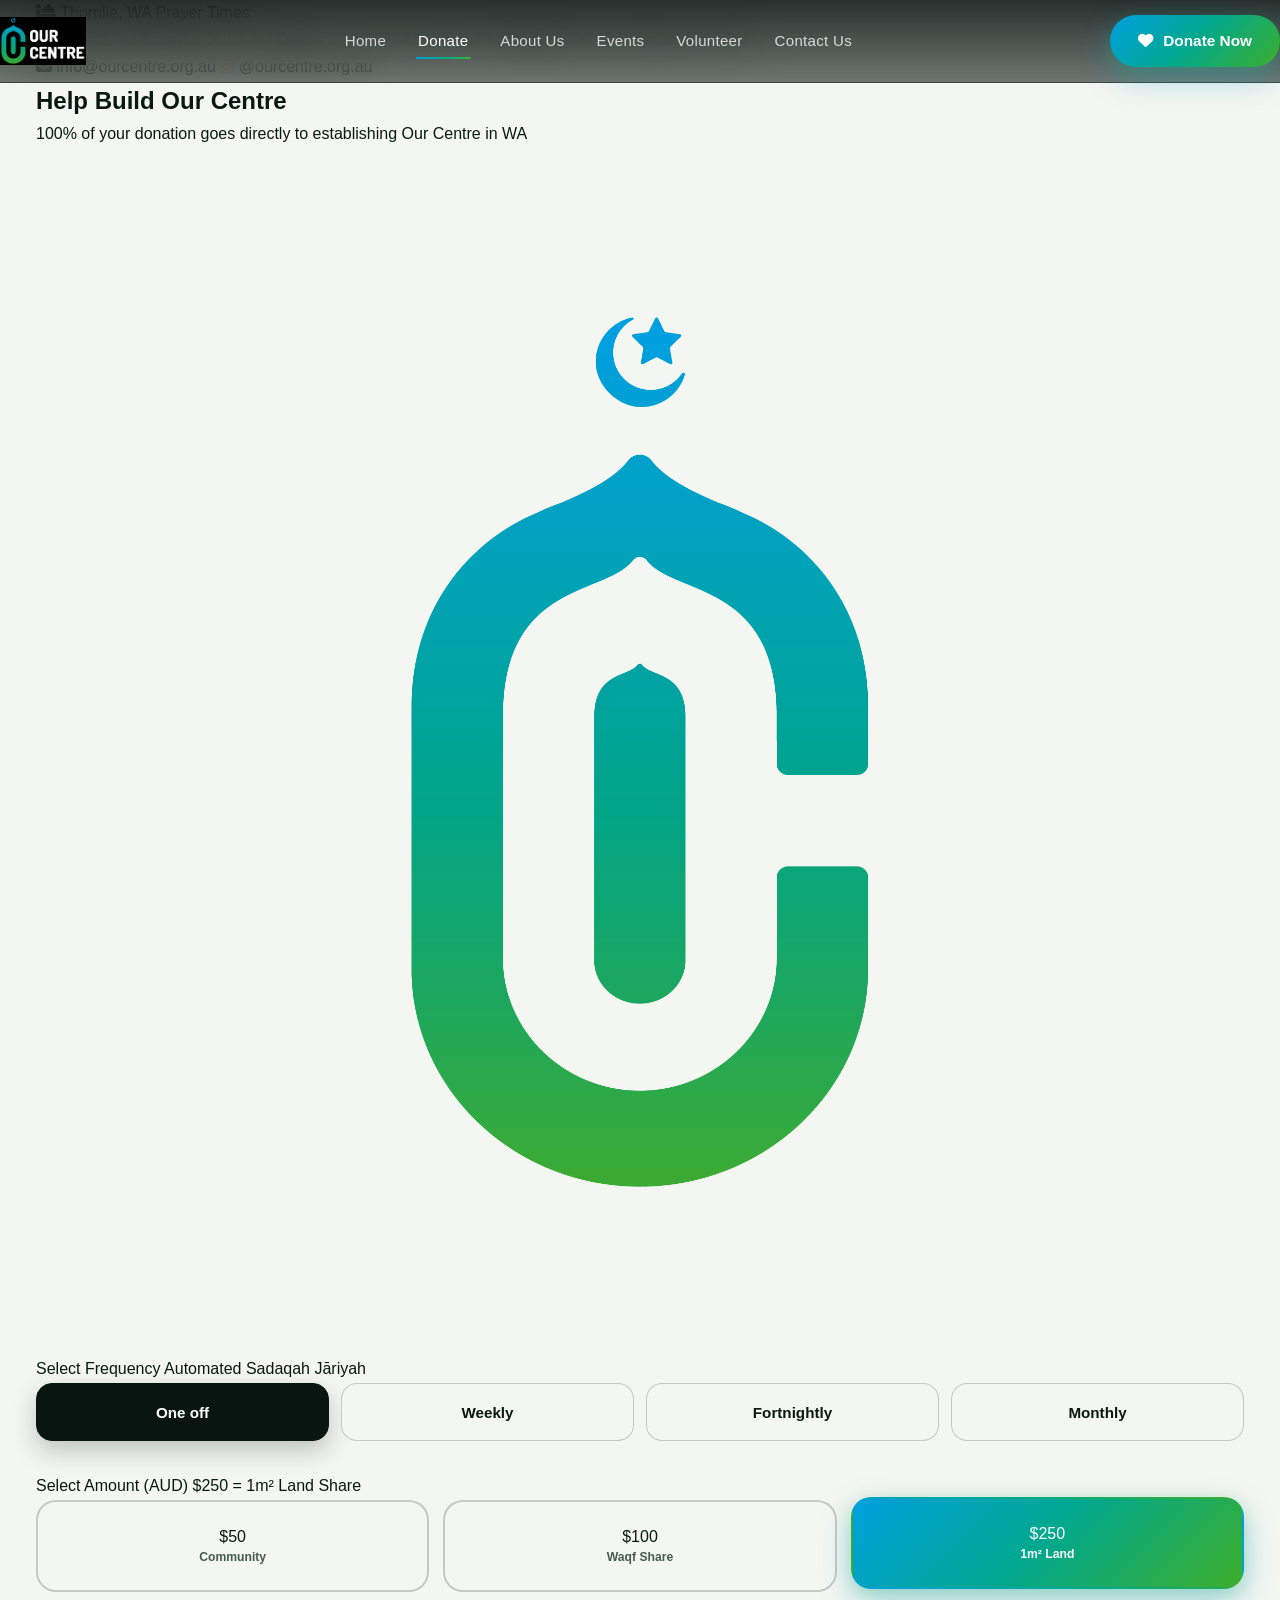
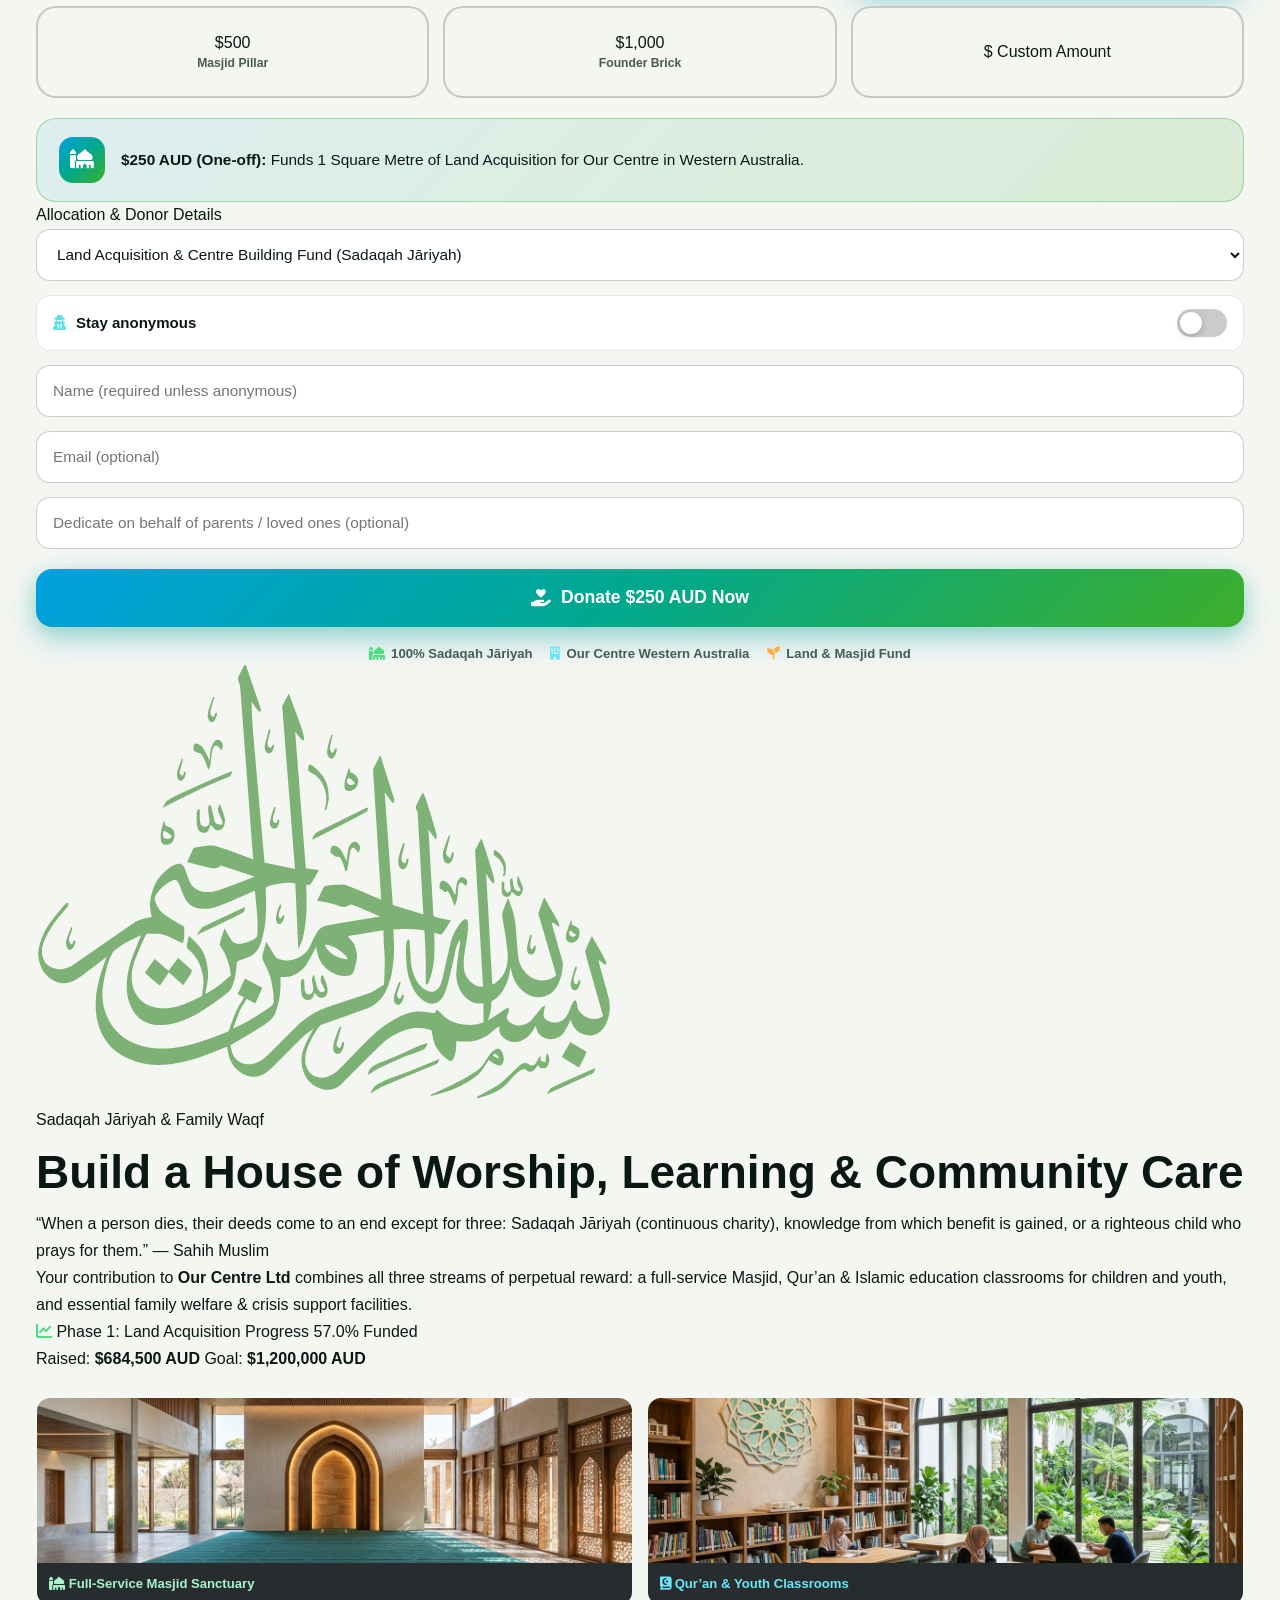
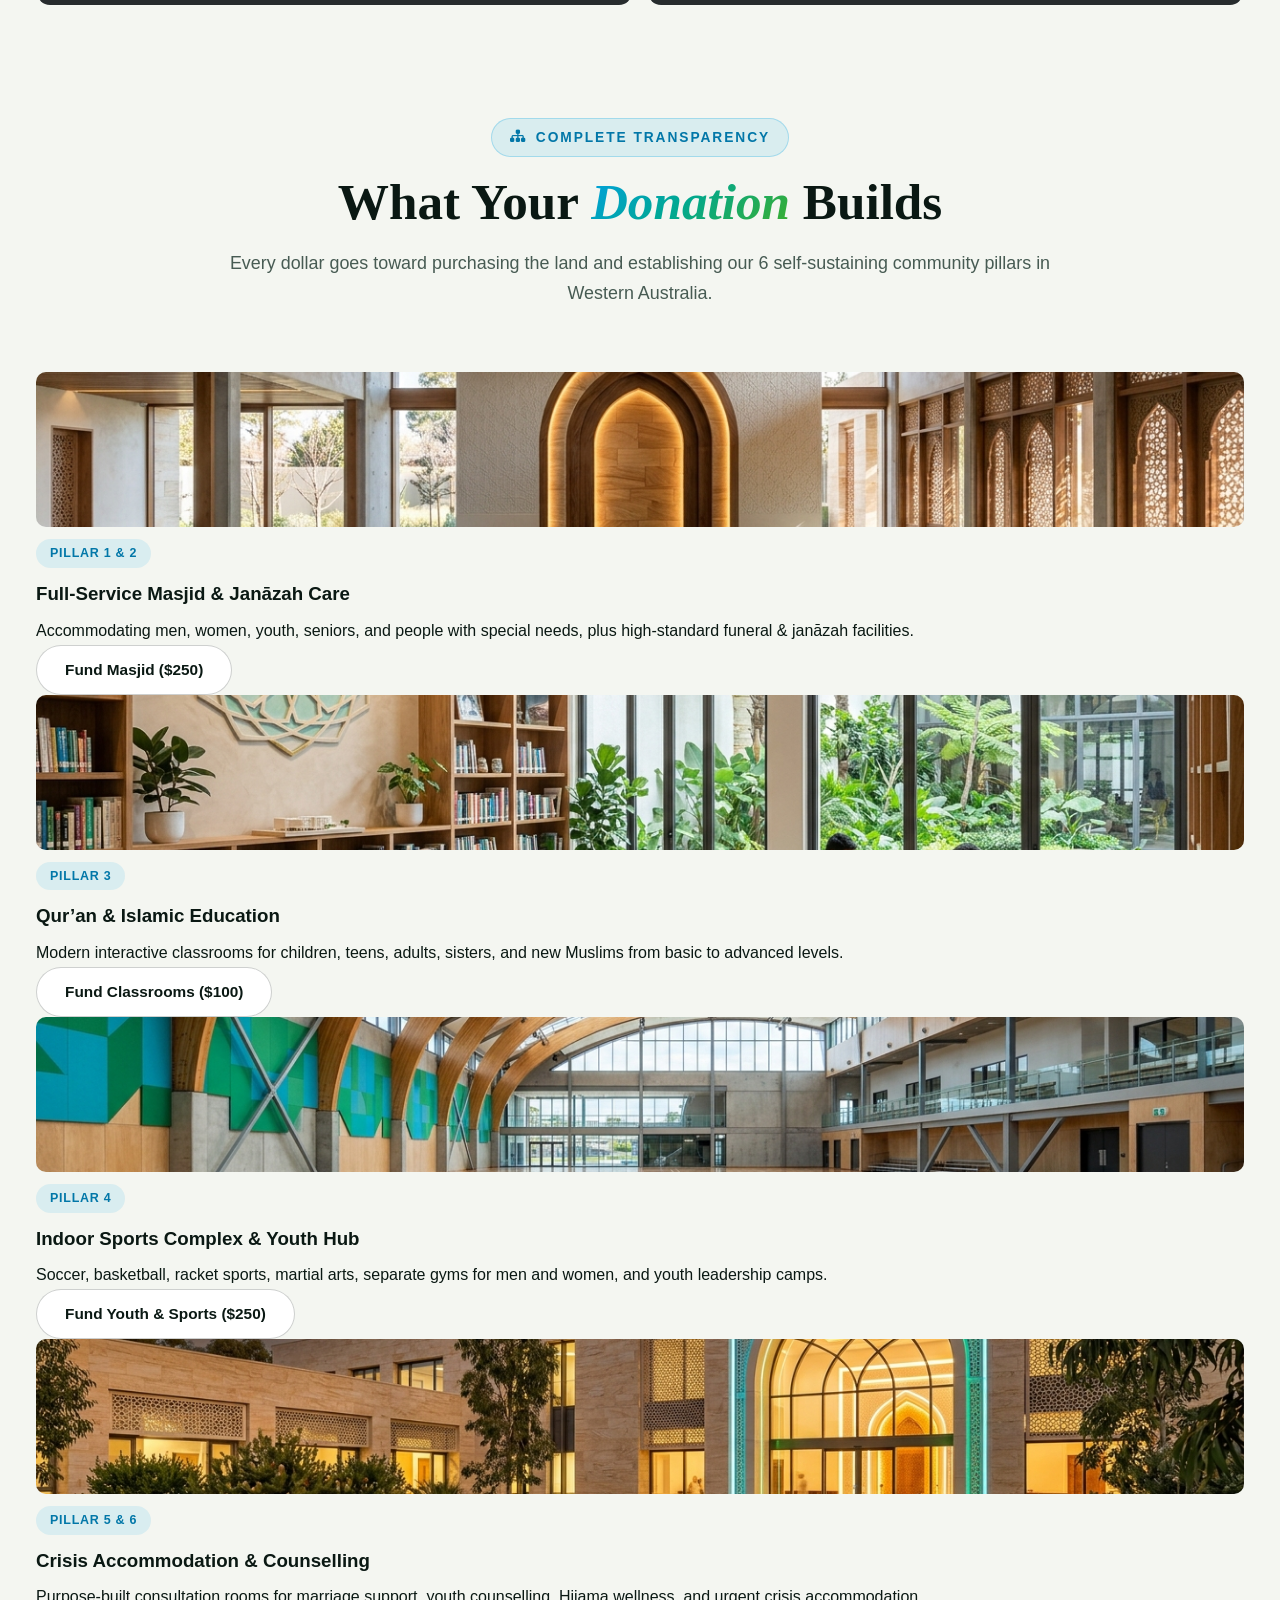
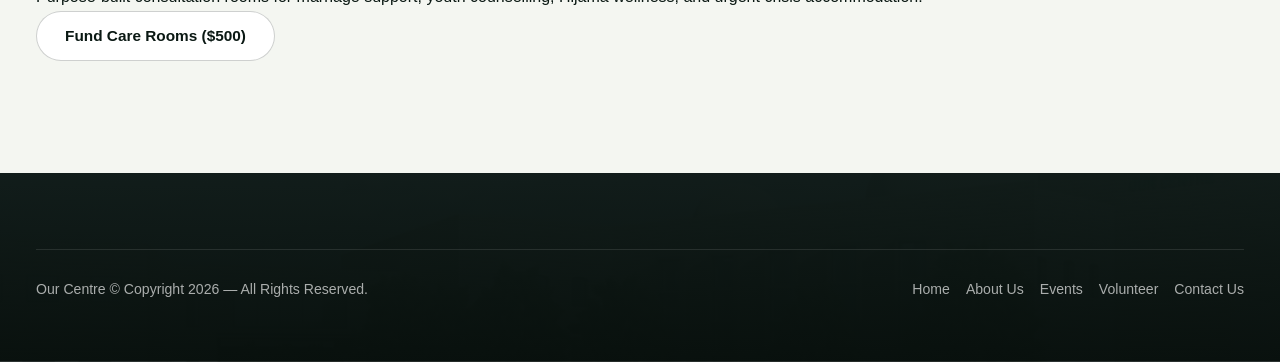
==== donate.html @ 604e0f94 "Deploy Our Centre Western Australia landing page" ====
<!DOCTYPE html>
<html lang="en-AU">
<head>
  <meta charset="UTF-8">
  <meta name="viewport" content="width=device-width, initial-scale=1.0">
  <title>Help Build Our Centre — Donate | Our Centre Western Australia</title>
  <meta name="description" content="Help Build Our Centre in Western Australia. Choose One-off, Weekly, Fortnightly, or Monthly Sadaqah Jāriyah contributions towards our Land Acquisition and Community Hub.">
  <link rel="icon" type="image/png" href="assets/favicon.png">
  <link rel="preconnect" href="https://fonts.googleapis.com">
  <link rel="preconnect" href="https://fonts.gstatic.com" crossorigin>
  <link href="https://fonts.googleapis.com/css2?family=Playfair+Display:ital,wght@0,700;0,800;1,700&family=Plus+Jakarta+Sans:wght@400;500;600;700;800&display=swap" rel="stylesheet">
  <link rel="stylesheet" href="https://cdnjs.cloudflare.com/ajax/libs/font-awesome/6.5.2/css/all.min.css">
  <link rel="stylesheet" href="styles.css">
</head>
<body>
  <a href="#main-content" class="skip-link">Skip to main content</a>

  <!-- Top Utility Bar -->
  <div class="top-utility-bar">
    <div class="container top-utility-inner">
      <div class="prayer-strip">
        <span class="prayer-location-badge"><i class="fa-solid fa-mosque"></i> Thornlie, WA Prayer Times</span>
        <div class="prayer-pills" id="thornlie-prayer-pills"></div>
      </div>
      <div class="utility-links">
        <a href="mailto:info@ourcentre.org.au" class="utility-link"><i class="fa-solid fa-envelope" style="color: var(--oc-cyan-light);"></i> info@ourcentre.org.au</a>
        <a href="https://www.instagram.com/ourcentre.org.au?fqnt=a3c0bHR1a2Fzd2xs" target="_blank" rel="noopener" class="utility-link"><i class="fa-brands fa-instagram" style="color: #FCB045;"></i> @ourcentre.org.au</a>
      </div>
    </div>
  </div>

  <!-- Header -->
  <header class="site-header">
    <div class="container header-inner">
      <a href="index.html" class="brand-logo-link">
        <img src="assets/logo-our-centre.png" alt="Our Centre Logo" class="brand-logo-img">
      </a>
      <button type="button" class="mobile-menu-toggle" id="mobile-menu-toggle" aria-expanded="false" aria-controls="main-nav" aria-label="Toggle navigation menu">
        <i class="fa-solid fa-bars"></i>
      </button>
      <nav class="main-nav" id="main-nav" aria-label="Primary Navigation">
        <a href="index.html" class="nav-link">Home</a>
        <a href="donate.html" class="nav-link is-active">Donate</a>
        <a href="about.html" class="nav-link">About Us</a>
        <a href="events.html" class="nav-link">Events</a>
        <a href="volunteer.html" class="nav-link">Volunteer</a>
        <a href="contact.html" class="nav-link">Contact Us</a>
      </nav>
      <div class="header-actions">
        <a href="#donate-console-main" class="btn btn-primary"><i class="fa-solid fa-heart"></i> Donate Now</a>
      </div>
    </div>
  </header>

  <main id="main-content">
    <!-- Dedicated Donation Hero -->
    <section class="hero-section">
      <div class="container hero-grid">
        <!-- Left: Donation Console (Primary Task Focus on /donation/) -->
        <div class="donation-console js-donation-console" id="donate-console-main">
          <div class="donation-console-header">
            <div class="donation-console-title-group">
              <h2>Help Build Our Centre</h2>
              <p>100% of your donation goes directly to establishing Our Centre in WA</p>
            </div>
            <img src="assets/logo-icon-square.png" alt="Our Centre Icon" class="console-logo-badge">
          </div>

          <div class="sdd-section">
            <div class="sdd-label">
              <span>Select Frequency</span>
              <span class="sdd-label-hint">Automated Sadaqah Jāriyah</span>
            </div>
            <div class="sdd-seg" role="tablist" aria-label="Donation frequency">
              <button type="button" class="sdd-seg-btn is-active" data-type="one_time">One off</button>
              <button type="button" class="sdd-seg-btn" data-type="weekly">Weekly</button>
              <button type="button" class="sdd-seg-btn" data-type="fortnightly">Fortnightly</button>
              <button type="button" class="sdd-seg-btn" data-type="monthly">Monthly</button>
            </div>
            <input type="hidden" class="js-sdd-type" value="one_time">
          </div>

          <div class="sdd-section">
            <div class="sdd-label">
              <span>Select Amount (AUD)</span>
              <span class="sdd-label-hint">$250 = 1m² Land Share</span>
            </div>
            <div class="sdd-amounts" role="group" aria-label="Donation amount">
              <button type="button" class="sdd-amt-btn" data-amount="50">$50 <small>Community</small></button>
              <button type="button" class="sdd-amt-btn" data-amount="100">$100 <small>Waqf Share</small></button>
              <button type="button" class="sdd-amt-btn is-active" data-amount="250">$250 <small>1m² Land</small></button>
              <button type="button" class="sdd-amt-btn" data-amount="500">$500 <small>Masjid Pillar</small></button>
              <button type="button" class="sdd-amt-btn" data-amount="1000">$1,000 <small>Founder Brick</small></button>
              <button type="button" class="sdd-amt-btn sdd-custom-btn" data-amount="custom">$ Custom Amount</button>
            </div>

            <div class="sdd-custom-row" style="display: none;">
              <input type="number" min="1" step="0.5" placeholder="Enter custom amount ($ AUD)" class="sdd-input js-sdd-custom-input">
            </div>
            <input type="hidden" class="js-sdd-amount" value="250">

            <div class="sdd-impact-banner" aria-live="polite">
              <i class="fa-solid fa-mosque"></i>
              <span class="js-sdd-impact-text"><strong>$250 AUD (One-off):</strong> Funds 1 Square Metre of Land Acquisition for Our Centre in Western Australia.</span>
            </div>
          </div>

          <div class="sdd-section">
            <div class="sdd-label"><span>Allocation &amp; Donor Details</span></div>
            <div class="sdd-fields-stack">
              <select class="sdd-select js-sdd-cause" aria-label="Select Donation Cause">
                <option value="Land Acquisition & Centre Building Fund (Sadaqah Jāriyah)">Land Acquisition &amp; Centre Building Fund (Sadaqah Jāriyah)</option>
                <option value="Family Waqf Endowment Share">Family Waqf Endowment Share</option>
                <option value="Full-Service Masjid & Worship Services">Full-Service Masjid &amp; Worship Services</option>
                <option value="Youth Development, Sports Complex & Education">Youth Development, Sports Complex &amp; Education</option>
                <option value="Crisis Accommodation & Family Counselling">Crisis Accommodation &amp; Family Counselling</option>
              </select>

              <div class="sdd-anon-row">
                <label class="sdd-anon-label" for="page_sdd_anonymous">
                  <span class="sdd-anon-text"><i class="fa-solid fa-user-secret" style="color: #5CE1E6;"></i> Stay anonymous</span>
                  <span class="sdd-toggle">
                    <input id="page_sdd_anonymous" type="checkbox" class="js-sdd-anonymous">
                    <span class="sdd-toggle-ui" aria-hidden="true"></span>
                  </span>
                </label>
              </div>

              <input type="text" placeholder="Name (required unless anonymous)" class="sdd-input js-sdd-name" required>
              <input type="email" placeholder="Email (optional)" class="sdd-input js-sdd-email">
              <input type="text" placeholder="Dedicate on behalf of parents / loved ones (optional)" class="sdd-input js-sdd-dedicate">
            </div>
          </div>

          <button type="button" class="sdd-donate-btn js-sdd-submit">
            <i class="fa-solid fa-hand-holding-heart"></i>
            <span class="js-sdd-btn-label">Donate $250 AUD Now</span>
          </button>
          <p class="sdd-msg js-sdd-msg" style="display: none;" role="status" aria-live="polite"></p>

          <div class="console-trust-row">
            <span><i class="fa-solid fa-mosque" style="color: #4ADE80;"></i> 100% Sadaqah Jāriyah</span>
            <span><i class="fa-solid fa-building-ngo" style="color: #67E8F9;"></i> Our Centre Western Australia</span>
            <span><i class="fa-solid fa-seedling" style="color: #FCB045;"></i> Land &amp; Masjid Fund</span>
          </div>
        </div>

        <!-- Right: Why Your Donation Matters + Land Acquisition Breakdown -->
        <div>
          <div class="hero-bismillah-wrap">
            <img src="assets/bismillah-green.png" alt="Bismillah" class="hero-bismillah-img">
            <span class="hero-kicker">Sadaqah Jāriyah &amp; Family Waqf</span>
          </div>

          <h1 class="hero-title" style="font-size: clamp(2.1rem, 3.6vw, 3.2rem);">
            Build a House of Worship, Learning &amp; <span class="text-gradient">Community Care</span>
          </h1>

          <div class="hero-mission-quote">
            “When a person dies, their deeds come to an end except for three: Sadaqah Jāriyah (continuous charity), knowledge from which benefit is gained, or a righteous child who prays for them.” — Sahih Muslim
          </div>

          <p class="hero-description">
            Your contribution to <strong>Our Centre Ltd</strong> combines all three streams of perpetual reward: a full-service Masjid, Qur’an &amp; Islamic education classrooms for children and youth, and essential family welfare &amp; crisis support facilities.
          </p>

          <div class="land-progress-card" style="margin-bottom: 24px;">
            <div class="land-progress-header">
              <span class="land-progress-title"><i class="fa-solid fa-chart-line" style="color: #4ADE80;"></i> Phase 1: Land Acquisition Progress</span>
              <span class="land-progress-badge tabular-nums js-land-pct">57.0% Funded</span>
            </div>
            <div class="progress-track">
              <div class="progress-fill js-land-fill" style="width: 57%;"></div>
            </div>
            <div class="progress-meta tabular-nums">
              <span>Raised: <strong class="js-land-raised">$684,500 AUD</strong></span>
              <span>Goal: <strong>$1,200,000 AUD</strong></span>
            </div>
          </div>

          <div style="display: grid; grid-template-columns: 1fr 1fr; gap: 14px;">
            <div style="border-radius: 14px; overflow: hidden; border: 1px solid rgba(255,255,255,0.16); position: relative;">
              <img src="assets/masjid-prayer-hall.jpg" alt="Our Centre Masjid Prayer Hall" style="width: 100%; height: 165px; object-fit: cover;">
              <div style="padding: 10px 12px; background: rgba(11,16,20,0.88); font-size: 0.82rem; font-weight: 700; color: #A7F3D0;">
                <i class="fa-solid fa-mosque"></i> Full-Service Masjid Sanctuary
              </div>
            </div>
            <div style="border-radius: 14px; overflow: hidden; border: 1px solid rgba(255,255,255,0.16); position: relative;">
              <img src="assets/centre-education-youth.jpg" alt="Our Centre Islamic Education Hub" style="width: 100%; height: 165px; object-fit: cover;">
              <div style="padding: 10px 12px; background: rgba(11,16,20,0.88); font-size: 0.82rem; font-weight: 700; color: #67E8F9;">
                <i class="fa-solid fa-book-quran"></i> Qur’an &amp; Youth Classrooms
              </div>
            </div>
          </div>
        </div>
      </div>
    </section>

    <!-- Where Your Donation Goes (6 Pillars Breakdown) -->
    <section class="section-pad section-white">
      <div class="container">
        <div class="section-header">
          <span class="section-kicker"><i class="fa-solid fa-sitemap"></i> Complete Transparency</span>
          <h2 class="section-title">What Your <strong>Donation</strong> Builds</h2>
          <p class="section-subtitle">Every dollar goes toward purchasing the land and establishing our 6 self-sustaining community pillars in Western Australia.</p>
        </div>

        <div class="waqf-tiers-grid">
          <div class="waqf-tier-card">
            <div>
              <img src="assets/masjid-prayer-hall.jpg" alt="Full-Service Masjid Prayer Hall" style="width: 100%; height: 155px; object-fit: cover; border-radius: 10px; margin-bottom: 12px;">
              <span class="director-role">Pillar 1 &amp; 2</span>
              <h3 style="margin-top: 10px;">Full-Service Masjid &amp; Janāzah Care</h3>
              <p style="margin-top: 8px;">Accommodating men, women, youth, seniors, and people with special needs, plus high-standard funeral &amp; janāzah facilities.</p>
            </div>
            <button type="button" class="btn btn-outline-dark" data-quick-donate="250" data-quick-cause="Full-Service Masjid & Worship Services">Fund Masjid ($250)</button>
          </div>

          <div class="waqf-tier-card">
            <div>
              <img src="assets/centre-education-youth.jpg" alt="Qur'an & Islamic Education Classrooms" style="width: 100%; height: 155px; object-fit: cover; border-radius: 10px; margin-bottom: 12px;">
              <span class="director-role">Pillar 3</span>
              <h3 style="margin-top: 10px;">Qur’an &amp; Islamic Education</h3>
              <p style="margin-top: 8px;">Modern interactive classrooms for children, teens, adults, sisters, and new Muslims from basic to advanced levels.</p>
            </div>
            <button type="button" class="btn btn-outline-dark" data-quick-donate="100" data-quick-cause="Youth Development, Sports Complex & Education">Fund Classrooms ($100)</button>
          </div>

          <div class="waqf-tier-card">
            <div>
              <img src="assets/centre-sports-community.jpg" alt="Indoor Sports Complex & Youth Hub" style="width: 100%; height: 155px; object-fit: cover; border-radius: 10px; margin-bottom: 12px;">
              <span class="director-role">Pillar 4</span>
              <h3 style="margin-top: 10px;">Indoor Sports Complex &amp; Youth Hub</h3>
              <p style="margin-top: 8px;">Soccer, basketball, racket sports, martial arts, separate gyms for men and women, and youth leadership camps.</p>
            </div>
            <button type="button" class="btn btn-outline-dark" data-quick-donate="250" data-quick-cause="Youth Development, Sports Complex & Education">Fund Youth &amp; Sports ($250)</button>
          </div>

          <div class="waqf-tier-card">
            <div>
              <img src="assets/masjid-hero-exterior.jpg" alt="Crisis Accommodation & Family Counselling" style="width: 100%; height: 155px; object-fit: cover; border-radius: 10px; margin-bottom: 12px;">
              <span class="director-role">Pillar 5 &amp; 6</span>
              <h3 style="margin-top: 10px;">Crisis Accommodation &amp; Counselling</h3>
              <p style="margin-top: 8px;">Purpose-built consultation rooms for marriage support, youth counselling, Hijama wellness, and urgent crisis accommodation.</p>
            </div>
            <button type="button" class="btn btn-outline-dark" data-quick-donate="500" data-quick-cause="Crisis Accommodation & Family Counselling">Fund Care Rooms ($500)</button>
          </div>
        </div>
      </div>
    </section>
  </main>

  <!-- Footer -->
  <footer class="site-footer" style="padding-bottom: 60px;">
    <div class="container">
      <div class="footer-bottom">
        <span>Our Centre &copy; Copyright 2026 — All Rights Reserved.</span>
        <div style="display: flex; flex-wrap: wrap; gap: 16px;">
          <a href="index.html">Home</a>
          <a href="about.html">About Us</a>
          <a href="events.html">Events</a>
          <a href="volunteer.html">Volunteer</a>
          <a href="contact.html">Contact Us</a>
        </div>
      </div>
    </div>
  </footer>

  <!-- Receipt Modal -->
  <div class="oc-modal-backdrop" id="oc-receipt-modal" aria-hidden="true" role="dialog" aria-modal="true">
    <div class="oc-modal-dialog">
      <div class="oc-modal-header">
        <h3 style="font-size: 1.15rem; font-weight: 800;">Official Donation Pledge Receipt</h3>
        <button type="button" class="oc-modal-close js-close-modal" aria-label="Close"><i class="fa-solid fa-xmark"></i></button>
      </div>
      <div class="oc-modal-body" id="oc-receipt-modal-body"></div>
    </div>
  </div>

  <script src="app.js"></script>
</body>
</html>
---- styles.css ----
/* ==========================================================================
   OUR CENTRE LTD — WESTERN AUSTRALIA (ourcentre.org.au)
   NEXT-LEVEL SINGLE-PAGE ARCHITECTURAL LANDING PAGE DESIGN SYSTEM
   - Spacious, non-compact luxury proportions
   - Next-level multi-font typography: Cinzel + Cormorant Garamond + Outfit + Oswald
   - Rich scroll-reveal & floating keyframe animations
   - Exact textured stone "Join us in:" social & volunteer bar (matching uploaded reference)
   ========================================================================== */

:root {
  --oc-stone-bg: #F4F6F1;
  --oc-stone-card: #FFFFFF;
  --oc-stone-warm: #E9EFE8;
  --oc-sanctuary-dark: #081511;
  --oc-sanctuary-mid: #0F231C;
  --oc-sanctuary-card: #152F26;

  --oc-cyan: #00A0DF;
  --oc-teal: #00A88F;
  --oc-green: #3DAE2B;
  --oc-green-hover: #329822;
  --oc-forest: #356B00;
  --oc-gold: #FFB606;

  --oc-ink: #0A1813;
  --oc-ink-muted: #475B53;
  --oc-ink-subtle: #6B7F77;

  --oc-line: rgba(10, 24, 19, 0.10);
  --oc-line-strong: rgba(10, 24, 19, 0.20);

  --oc-grad-mihrab: linear-gradient(135deg, #00A0DF 0%, #00A88F 48%, #3DAE2B 100%);
  --oc-grad-mihrab-hover: linear-gradient(135deg, #0FB2F2 0%, #07BA9F 48%, #4AC436 100%);
  --oc-grad-dark: radial-gradient(circle at 82% 18%, rgba(0, 160, 223, 0.24) 0%, transparent 46%),
    radial-gradient(circle at 16% 82%, rgba(61, 174, 43, 0.24) 0%, transparent 48%),
    linear-gradient(160deg, #07120F 0%, #0E221B 55%, #122B22 100%);

  --oc-shadow-sm: 0 12px 32px rgba(10, 24, 19, 0.06);
  --oc-shadow-md: 0 24px 60px rgba(10, 24, 19, 0.11);
  --oc-shadow-lg: 0 34px 84px rgba(7, 18, 15, 0.24);
  --oc-shadow-glow: 0 12px 32px rgba(0, 160, 223, 0.30), 0 6px 18px rgba(61, 174, 43, 0.24);

  --oc-container: 1360px;
  --oc-font-display: 'Cinzel', 'Cormorant Garamond', Georgia, serif;
  --oc-font-serif: 'Cormorant Garamond', Georgia, serif;
  --oc-font-sans: 'Outfit', -apple-system, BlinkMacSystemFont, sans-serif;
  --oc-font-condensed: 'Oswald', sans-serif;
}

/* ==========================================================================
   1. RESET & ZERO-OVERFLOW GATES (design-spatial §4)
   ========================================================================== */
*,
*::before,
*::after {
  box-sizing: border-box;
  margin: 0;
  padding: 0;
}

html {
  scroll-behavior: smooth;
  -webkit-text-size-adjust: 100%;
  overflow-x: clip;
}

body {
  font-family: var(--oc-font-sans);
  background-color: var(--oc-stone-bg);
  color: var(--oc-ink);
  line-height: 1.68;
  overflow-x: clip;
  width: 100%;
  min-height: 100vh;
  display: flex;
  flex-direction: column;
  -webkit-font-smoothing: antialiased;
}

nav,
header,
footer,
main,
section,
article,
aside,
div,
form,
select,
input,
button,
iframe {
  min-width: 0;
  max-width: 100%;
}

img,
video,
svg {
  max-width: 100%;
  height: auto;
  display: block;
}

a {
  color: inherit;
  text-decoration: none;
  transition: all 0.28s cubic-bezier(0.22, 1, 0.36, 1);
}

ul,
ol {
  list-style: none;
}

button,
input,
select,
textarea {
  font-family: inherit;
  font-size: inherit;
  color: inherit;
}

.tabular-nums,
.sdd-amt-btn,
.prayer-pill,
.stat-num {
  font-variant-numeric: tabular-nums;
}

:focus-visible {
  outline: 3px solid var(--oc-cyan);
  outline-offset: 2px;
}

.skip-link {
  position: absolute;
  top: -100px;
  left: 16px;
  background: var(--oc-cyan);
  color: #000;
  font-weight: 800;
  padding: 12px 20px;
  border-radius: 10px;
  z-index: 9999;
}

.skip-link:focus {
  top: 16px;
}

.container {
  width: 100%;
  max-width: var(--oc-container);
  margin: 0 auto;
  padding: 0 36px;
}

@media (max-width: 768px) {
  .container {
    padding: 0 20px;
  }
}

/* ==========================================================================
   2. KEYFRAME ANIMATIONS & SCROLL REVEAL SYSTEM
   ========================================================================== */
@keyframes floatSlow {

  0%,
  100% {
    transform: translateY(0px);
  }

  50% {
    transform: translateY(-10px);
  }
}

@keyframes pulseGlow {

  0%,
  100% {
    box-shadow: 0 0 0 0 rgba(61, 174, 43, 0.45);
  }

  50% {
    box-shadow: 0 0 0 12px rgba(61, 174, 43, 0);
  }
}

@keyframes shimmerSweep {
  0% {
    transform: translateX(-120%) skewX(-20deg);
  }

  100% {
    transform: translateX(220%) skewX(-20deg);
  }
}

@keyframes rotateSlow {
  from {
    transform: rotate(0deg);
  }

  to {
    transform: rotate(360deg);
  }
}

@keyframes fadeUpEntry {
  from {
    opacity: 0;
    transform: translateY(22px);
  }

  to {
    opacity: 1;
    transform: translateY(0);
  }
}

.reveal-up {
  opacity: 1;
  transform: translateY(0);
  animation: fadeUpEntry 0.7s cubic-bezier(0.22, 1, 0.36, 1) both;
}

.delay-1 {
  transition-delay: 0.1s;
}

.delay-2 {
  transition-delay: 0.2s;
}

.delay-3 {
  transition-delay: 0.3s;
}

/* ==========================================================================
   3 & 4. ULTRA-CLEAN SINGLE-ROW LUXURY ARCHITECTURAL HEADER
          (Seamless Frosted Glass + Interactive Thornlie WA Prayer Popover)
   ========================================================================== */
.site-header {
  position: fixed;
  top: 0;
  left: 0;
  right: 0;
  z-index: 1000;
  background: linear-gradient(180deg, rgba(6, 16, 13, 0.86) 0%, rgba(6, 16, 13, 0.56) 100%);
  backdrop-filter: blur(20px);
  -webkit-backdrop-filter: blur(20px);
  border-bottom: 1px solid rgba(255, 255, 255, 0.10);
  transition: background 0.3s ease, box-shadow 0.3s ease, border-color 0.3s ease;
}

.site-header.is-scrolled {
  background: rgba(6, 16, 13, 0.94);
  border-bottom-color: rgba(0, 160, 223, 0.25);
  box-shadow: 0 12px 36px rgba(0, 0, 0, 0.35);
}

.header-inner {
  min-height: 82px;
  padding: 12px 0;
  display: flex;
  flex-wrap: wrap;
  align-items: center;
  justify-content: space-between;
  gap: 12px 24px;
}

.brand-logo-link {
  display: inline-flex;
  align-items: center;
  gap: 14px;
  min-height: 48px;
  flex-shrink: 0;
}

.brand-logo-img {
  height: 48px;
  width: auto;
  object-fit: contain;
  transition: transform 0.25s ease;
}

.brand-logo-link:hover .brand-logo-img {
  transform: scale(1.03);
}

.brand-divider {
  width: 1px;
  height: 28px;
  background: rgba(255, 255, 255, 0.20);
}

.brand-sub {
  font-family: var(--oc-font-condensed);
  font-size: 0.72rem;
  font-weight: 600;
  letter-spacing: 0.14em;
  text-transform: uppercase;
  line-height: 1.25;
  color: rgba(255, 255, 255, 0.68);
}

@media (max-width: 1200px) {

  .brand-divider,
  .brand-sub {
    display: none;
  }
}

/* Clean Editorial Text Nav with Animated Center-Out Gradient Underline */
.main-nav {
  display: flex;
  flex-wrap: wrap;
  align-items: center;
  justify-content: center;
  gap: 6px 28px;
}

.nav-link {
  position: relative;
  display: inline-flex;
  align-items: center;
  justify-content: center;
  min-height: 44px;
  padding: 6px 2px;
  color: rgba(255, 255, 255, 0.78);
  font-family: var(--oc-font-sans);
  font-weight: 500;
  font-size: 0.94rem;
  letter-spacing: 0.02em;
  transition: color 0.22s ease;
}

.nav-link::after {
  content: '';
  position: absolute;
  bottom: 4px;
  left: 50%;
  width: 0;
  height: 2px;
  background: var(--oc-grad-mihrab);
  border-radius: 2px;
  transform: translateX(-50%);
  transition: width 0.26s cubic-bezier(0.22, 1, 0.36, 1);
}

.nav-link:hover,
.nav-link.is-active {
  color: #FFFFFF;
}

.nav-link:hover::after,
.nav-link.is-active::after {
  width: 100%;
}

/* Right Action Cluster */
.header-actions {
  display: flex;
  align-items: center;
  gap: 10px;
  flex-shrink: 0;
}

/* Live Prayer Dropdown Trigger & Frosted Glass Popover */
.prayer-dropdown-wrap {
  position: relative;
}

.prayer-trigger-btn {
  min-height: 42px;
  padding: 6px 14px;
  border-radius: 999px;
  background: rgba(255, 255, 255, 0.06);
  border: 1px solid rgba(255, 255, 255, 0.16);
  color: #E2E8F0;
  font-size: 0.82rem;
  font-weight: 600;
  display: inline-flex;
  align-items: center;
  gap: 8px;
  cursor: pointer;
  transition: all 0.22s ease;
}

.prayer-trigger-btn:hover {
  background: rgba(255, 255, 255, 0.12);
  border-color: rgba(0, 160, 223, 0.5);
  color: #FFFFFF;
}

.live-dot {
  width: 8px;
  height: 8px;
  border-radius: 50%;
  background: #4ADE80;
  box-shadow: 0 0 0 3px rgba(74, 222, 128, 0.25);
  flex-shrink: 0;
}

.prayer-chevron {
  font-size: 0.68rem;
  opacity: 0.7;
  transition: transform 0.22s ease;
}

.prayer-dropdown-wrap.is-open .prayer-chevron {
  transform: rotate(180deg);
}

.prayer-popover {
  position: absolute;
  top: calc(100% + 12px);
  right: 0;
  width: 296px;
  min-width: 296px;
  max-width: 90vw;
  background: rgba(8, 21, 17, 0.97);
  backdrop-filter: blur(22px);
  border: 1px solid rgba(0, 160, 223, 0.35);
  border-radius: 20px;
  padding: 16px;
  box-shadow: 0 24px 60px rgba(0, 0, 0, 0.55);
  opacity: 0;
  visibility: hidden;
  transform: translateY(8px);
  transition: all 0.22s cubic-bezier(0.22, 1, 0.36, 1);
  z-index: 1200;
}

.prayer-dropdown-wrap.is-open .prayer-popover,
.prayer-dropdown-wrap:hover .prayer-popover {
  opacity: 1;
  visibility: visible;
  transform: translateY(0);
}

.prayer-popover-head {
  display: flex;
  align-items: center;
  justify-content: space-between;
  padding-bottom: 10px;
  margin-bottom: 10px;
  border-bottom: 1px solid rgba(255, 255, 255, 0.10);
  font-size: 0.84rem;
  font-weight: 700;
  color: #FFFFFF;
}

.prayer-popover-head small {
  color: #94A3B8;
  font-weight: 500;
}

.prayer-popover-list {
  display: flex;
  flex-direction: column;
  gap: 5px;
  margin-bottom: 12px;
}

.prayer-row {
  display: flex;
  align-items: center;
  justify-content: space-between;
  padding: 6px 10px;
  border-radius: 10px;
  font-size: 0.84rem;
  color: #CBD5E1;
}

.prayer-row.is-next {
  background: var(--oc-grad-mihrab);
  color: #FFFFFF;
  font-weight: 700;
}

.prayer-popover-foot {
  display: flex;
  flex-direction: column;
  gap: 6px;
  padding-top: 12px;
  border-top: 1px solid rgba(255, 255, 255, 0.10);
}

.prayer-popover-foot a {
  display: flex;
  align-items: center;
  gap: 9px;
  padding: 7px 11px;
  border-radius: 10px;
  background: rgba(255, 255, 255, 0.05);
  font-size: 0.8rem;
  font-weight: 600;
  color: #CBD5E1;
  white-space: nowrap;
  overflow: hidden;
  text-overflow: ellipsis;
}

.prayer-popover-foot a i {
  width: 16px;
  text-align: center;
  flex-shrink: 0;
}

.prayer-popover-foot a:hover {
  background: rgba(0, 160, 223, 0.18);
  color: #FFFFFF;
}

/* Circular Glass Social Icon Button */
.header-icon-btn {
  width: 42px;
  height: 42px;
  border-radius: 50%;
  background: rgba(255, 255, 255, 0.06);
  border: 1px solid rgba(255, 255, 255, 0.16);
  color: #FFFFFF;
  display: inline-flex;
  align-items: center;
  justify-content: center;
  font-size: 1.02rem;
  transition: all 0.22s ease;
}

.header-icon-btn:hover {
  background: linear-gradient(135deg, #833AB4, #E1306C, #F77737);
  border-color: transparent;
  transform: translateY(-2px);
}

/* Concise, Crisp Luxury Donate CTA */
.header-donate-cta {
  display: inline-flex;
  align-items: center;
  justify-content: center;
  gap: 8px;
  min-height: 44px;
  padding: 10px 22px;
  border-radius: 999px;
  background: var(--oc-grad-mihrab);
  color: #FFFFFF;
  font-weight: 700;
  font-size: 0.9rem;
  letter-spacing: 0.02em;
  box-shadow: 0 8px 22px rgba(0, 160, 223, 0.28);
  white-space: nowrap;
}

.header-donate-cta:hover {
  background: var(--oc-grad-mihrab-hover);
  transform: translateY(-2px);
  box-shadow: 0 12px 28px rgba(0, 160, 223, 0.40);
}

.mobile-menu-toggle {
  display: none;
  background: rgba(255, 255, 255, 0.08);
  color: #FFFFFF;
  border: 1px solid rgba(255, 255, 255, 0.18);
  border-radius: 12px;
  min-width: 44px;
  min-height: 44px;
  align-items: center;
  justify-content: center;
  cursor: pointer;
}

@media (max-width: 1024px) {
  .mobile-menu-toggle {
    display: inline-flex;
  }

  .prayer-dropdown-wrap {
    display: none;
  }

  .main-nav {
    display: none;
    width: 100%;
    flex-direction: column;
    align-items: stretch;
    gap: 4px;
    background: rgba(6, 16, 13, 0.96);
    border: 1px solid rgba(255, 255, 255, 0.12);
    border-radius: 18px;
    padding: 12px 16px;
    margin-top: 8px;
    order: 4;
  }

  .main-nav.is-open {
    display: flex;
  }

  .nav-link {
    justify-content: flex-start;
  }
}

@media (max-width: 640px) {
  .header-inner {
    min-height: 68px;
    padding: 10px 0;
  }

  .brand-logo-img {
    height: 38px;
  }

  .header-icon-btn {
    display: none;
  }

  .header-donate-cta {
    padding: 8px 16px;
    font-size: 0.84rem;
    min-height: 40px;
  }
}

/* ==========================================================================
   5. ANIMATED SHIMMER BUTTONS & PILLS
   ========================================================================== */
.btn {
  position: relative;
  overflow: hidden;
  display: inline-flex;
  align-items: center;
  justify-content: center;
  gap: 10px;
  min-height: 50px;
  min-width: 48px;
  padding: 13px 28px;
  border-radius: 999px;
  font-weight: 700;
  font-size: 0.96rem;
  cursor: pointer;
  border: none;
  text-align: center;
  transition: all 0.28s cubic-bezier(0.22, 1, 0.36, 1);
}

.btn::after {
  content: '';
  position: absolute;
  top: 0;
  left: 0;
  width: 45%;
  height: 100%;
  background: linear-gradient(90deg, transparent, rgba(255, 255, 255, 0.25), transparent);
  transform: translateX(-140%) skewX(-20deg);
}

.btn:hover::after {
  animation: shimmerSweep 0.85s ease;
}

.btn-primary {
  background: var(--oc-grad-mihrab);
  color: #FFFFFF;
  box-shadow: var(--oc-shadow-glow);
}

.btn-primary:hover {
  background: var(--oc-grad-mihrab-hover);
  transform: translateY(-3px);
  box-shadow: 0 16px 36px rgba(0, 160, 223, 0.38);
}

.btn-green {
  background: #3DAE2B;
  color: #FFFFFF;
  box-shadow: 0 10px 26px rgba(61, 174, 43, 0.32);
}

.btn-green:hover {
  background: #329822;
  transform: translateY(-3px);
  box-shadow: 0 14px 32px rgba(61, 174, 43, 0.42);
}

.btn-outline-light {
  background: rgba(255, 255, 255, 0.08);
  color: #FFFFFF;
  border: 1.5px solid rgba(255, 255, 255, 0.28);
  backdrop-filter: blur(10px);
}

.btn-outline-light:hover {
  background: rgba(255, 255, 255, 0.18);
  border-color: #7DD3FC;
  transform: translateY(-2px);
}

.btn-outline-dark {
  background: #FFFFFF;
  color: var(--oc-ink);
  border: 1.5px solid var(--oc-line-strong);
}

.btn-outline-dark:hover {
  border-color: var(--oc-cyan);
  color: var(--oc-cyan);
  transform: translateY(-2px);
  box-shadow: var(--oc-shadow-sm);
}

.btn-instagram {
  background: linear-gradient(135deg, #833AB4 0%, #E1306C 52%, #F77737 100%);
  color: #FFFFFF;
  box-shadow: 0 10px 26px rgba(225, 48, 108, 0.28);
}

.btn-instagram:hover {
  transform: translateY(-3px);
  box-shadow: 0 14px 32px rgba(225, 48, 108, 0.42);
}

/* ==========================================================================
   6. EXPANSIVE, NON-COMPACT CINEMATIC ARCHITECTURAL HERO
   ========================================================================== */
.hero-grand {
  position: relative;
  padding: 142px 0 100px;
  background-color: var(--oc-sanctuary-dark);
  background-image:
    radial-gradient(circle at 18% 22%, rgba(0, 160, 223, 0.28) 0%, transparent 45%),
    radial-gradient(circle at 82% 76%, rgba(61, 174, 43, 0.28) 0%, transparent 48%),
    linear-gradient(180deg, rgba(6, 16, 13, 0.80) 0%, rgba(8, 21, 17, 0.82) 55%, rgba(8, 21, 17, 0.96) 100%),
    url('assets/masjid-hero-exterior.jpg');
  background-size: cover;
  background-position: center;
  color: #FFFFFF;
  overflow: hidden;
}

/* Floating Animated Geometric Arch Halo */
.hero-grand::before {
  content: '';
  position: absolute;
  top: 90px;
  right: 6%;
  width: 540px;
  height: 700px;
  border-radius: 270px 270px 24px 24px;
  border: 1.5px solid rgba(0, 160, 223, 0.22);
  pointer-events: none;
  animation: floatSlow 7s ease-in-out infinite;
}

.hero-grand-grid {
  display: grid;
  grid-template-columns: minmax(0, 1.15fr) minmax(0, 0.85fr);
  gap: 64px;
  align-items: center;
  position: relative;
  z-index: 2;
}

@media (max-width: 1060px) {
  .hero-grand-grid {
    grid-template-columns: minmax(0, 1fr);
    gap: 48px;
  }
}

/* Proper Crystal-Clear Arabic Bismillah & Location Pill */
.hero-bismillah-block {
  display: flex;
  flex-direction: column;
  align-items: flex-start;
  gap: 14px;
  margin-bottom: 24px;
}

.hero-bismillah-arabic {
  font-family: 'Amiri', 'Traditional Arabic', serif;
  font-size: clamp(1.85rem, 3.2vw, 2.55rem);
  font-weight: 700;
  line-height: 1.55;
  letter-spacing: 0;
  background: linear-gradient(135deg, #FFFFFF 0%, #A7F3D0 52%, #7DD3FC 100%);
  -webkit-background-clip: text;
  background-clip: text;
  color: transparent;
  filter: drop-shadow(0 4px 16px rgba(0, 160, 223, 0.28));
  padding: 2px 0;
}

.hero-location-pill {
  display: inline-flex;
  align-items: center;
  gap: 9px;
  background: rgba(255, 255, 255, 0.07);
  backdrop-filter: blur(12px);
  border: 1px solid rgba(0, 160, 223, 0.35);
  padding: 7px 18px;
  border-radius: 999px;
  font-family: var(--oc-font-condensed);
  font-size: 0.88rem;
  font-weight: 600;
  text-transform: uppercase;
  letter-spacing: 0.14em;
  color: #7DD3FC;
}

.hero-location-pill i {
  color: #4ADE80;
  font-size: 0.9rem;
}

.hero-kicker-text {
  font-family: var(--oc-font-condensed);
  font-size: 0.92rem;
  font-weight: 600;
  text-transform: uppercase;
  letter-spacing: 0.14em;
  color: #7DD3FC;
  display: inline-flex;
  align-items: center;
  gap: 8px;
}

.hero-grand-title {
  font-family: var(--oc-font-display);
  font-size: clamp(2.8rem, 5.2vw, 4.85rem);
  line-height: 1.06;
  font-weight: 700;
  color: #FFFFFF;
  margin-bottom: 24px;
  letter-spacing: -0.01em;
}

.hero-grand-title .script-accent {
  font-family: var(--oc-font-serif);
  font-style: italic;
  font-weight: 700;
  background: linear-gradient(135deg, #38BDF8 0%, #4ADE80 55%, #FDE047 100%);
  -webkit-background-clip: text;
  background-clip: text;
  color: transparent;
}

.hero-mission-banner {
  background: linear-gradient(90deg, rgba(0, 160, 223, 0.18) 0%, rgba(61, 174, 43, 0.12) 100%);
  border-left: 5px solid #3DAE2B;
  padding: 20px 26px;
  border-radius: 0 20px 20px 0;
  margin-bottom: 26px;
  backdrop-filter: blur(10px);
}

.hero-mission-banner p {
  font-family: var(--oc-font-serif);
  font-size: clamp(1.3rem, 1.9vw, 1.62rem);
  font-style: italic;
  font-weight: 600;
  line-height: 1.35;
  color: #FFFFFF;
}

.hero-lead-copy {
  font-size: 1.12rem;
  color: rgba(255, 255, 255, 0.84);
  margin-bottom: 36px;
  max-width: 64ch;
}

.hero-cta-cluster {
  display: flex;
  flex-wrap: wrap;
  align-items: center;
  gap: 16px;
  margin-bottom: 44px;
}

/* 4 Animated Architectural Stat Pillars below Hero Copy */
.hero-stats-strip {
  display: grid;
  grid-template-columns: repeat(4, minmax(0, 1fr));
  gap: 16px;
}

@media (max-width: 680px) {
  .hero-stats-strip {
    grid-template-columns: repeat(2, minmax(0, 1fr));
  }
}

.hero-stat-box {
  background: rgba(255, 255, 255, 0.06);
  backdrop-filter: blur(12px);
  border: 1px solid rgba(255, 255, 255, 0.14);
  border-radius: 20px;
  padding: 18px 16px;
  transition: transform 0.25s ease, border-color 0.25s ease;
}

.hero-stat-box:hover {
  transform: translateY(-4px);
  border-color: #38BDF8;
}

.hero-stat-icon {
  width: 38px;
  height: 38px;
  border-radius: 10px;
  background: var(--oc-grad-mihrab);
  color: #FFFFFF;
  display: inline-flex;
  align-items: center;
  justify-content: center;
  font-size: 1rem;
  margin-bottom: 10px;
}

.hero-stat-num {
  font-family: var(--oc-font-condensed);
  font-size: 1.75rem;
  font-weight: 700;
  line-height: 1.05;
  color: #FFFFFF;
  display: block;
}

.hero-stat-label {
  font-size: 0.78rem;
  color: rgba(255, 255, 255, 0.72);
  font-weight: 500;
}

/* Right Side of Hero: Monumental Animated Mihrab Arch Sanctuary Composition */
.hero-arch-showcase {
  position: relative;
  display: flex;
  flex-direction: column;
  gap: 20px;
}

.main-mihrab-window {
  position: relative;
  border-radius: 240px 240px 28px 28px;
  overflow: hidden;
  height: 470px;
  border: 3px solid rgba(0, 160, 223, 0.55);
  box-shadow: 0 32px 80px rgba(0, 0, 0, 0.55), 0 0 40px rgba(61, 174, 43, 0.22);
  animation: floatSlow 6s ease-in-out infinite;
}

.main-mihrab-window img {
  width: 100%;
  height: 100%;
  object-fit: cover;
  transition: transform 0.7s ease;
}

.main-mihrab-window:hover img {
  transform: scale(1.05);
}

.mihrab-window-overlay {
  position: absolute;
  inset: 0;
  background: linear-gradient(180deg, transparent 35%, rgba(5, 14, 11, 0.92) 100%);
  display: flex;
  flex-direction: column;
  justify-content: flex-end;
  padding: 28px;
}

.floating-play-orb {
  position: absolute;
  top: 42%;
  left: 50%;
  transform: translate(-50%, -50%);
  width: 72px;
  height: 72px;
  border-radius: 50%;
  background: var(--oc-grad-mihrab);
  color: #FFFFFF;
  border: 2.5px solid #FFFFFF;
  display: inline-flex;
  align-items: center;
  justify-content: center;
  font-size: 1.45rem;
  cursor: pointer;
  box-shadow: 0 14px 34px rgba(0, 0, 0, 0.55);
  animation: pulseGlow 2.5s infinite;
  z-index: 3;
  transition: transform 0.25s ease;
}

.floating-play-orb:hover {
  transform: translate(-50%, -50%) scale(1.1);
}

.floating-play-orb i {
  margin-left: 3px;
}

.hero-sub-arches {
  display: grid;
  grid-template-columns: repeat(2, minmax(0, 1fr));
  gap: 16px;
}

.sub-arch-card {
  position: relative;
  height: 165px;
  border-radius: 90px 90px 18px 18px;
  overflow: hidden;
  border: 2px solid rgba(61, 174, 43, 0.45);
  cursor: pointer;
  box-shadow: 0 16px 36px rgba(0, 0, 0, 0.35);
}

.sub-arch-card img {
  width: 100%;
  height: 100%;
  object-fit: cover;
  transition: transform 0.45s ease;
}

.sub-arch-card:hover img {
  transform: scale(1.08);
}

.sub-arch-caption {
  position: absolute;
  bottom: 0;
  left: 0;
  right: 0;
  padding: 20px 14px 10px;
  background: linear-gradient(180deg, transparent, rgba(5, 14, 11, 0.92));
  font-size: 0.82rem;
  font-weight: 700;
  color: #FFFFFF;
  display: flex;
  align-items: center;
  gap: 6px;
}

/* ==========================================================================
   7. GRAND FULL-WIDTH INTERACTIVE DONATION SANCTUARY (NOT COMPACT!)
   ========================================================================== */
.donation-sanctuary-section {
  padding: 100px 0;
  background: linear-gradient(180deg, var(--oc-stone-bg) 0%, var(--oc-stone-warm) 100%);
  position: relative;
}

.donation-showcase-shell {
  background: #FFFFFF;
  border-radius: 36px;
  padding: 56px;
  box-shadow: var(--oc-shadow-lg);
  border: 1.5px solid rgba(0, 160, 223, 0.22);
  position: relative;
  overflow: hidden;
}

.donation-showcase-shell::before {
  content: '';
  position: absolute;
  top: 0;
  left: 0;
  right: 0;
  height: 7px;
  background: var(--oc-grad-mihrab);
}

@media (max-width: 900px) {
  .donation-showcase-shell {
    padding: 36px 22px;
    border-radius: 26px;
  }
}

.donation-top-bar {
  display: flex;
  flex-wrap: wrap;
  align-items: flex-end;
  justify-content: space-between;
  gap: 24px;
  padding-bottom: 36px;
  margin-bottom: 40px;
  border-bottom: 1px solid var(--oc-line);
}

.donation-progress-panel {
  flex: 1;
  min-width: 280px;
  max-width: 480px;
  background: var(--oc-sanctuary-dark);
  color: #FFFFFF;
  padding: 22px 26px;
  border-radius: 22px;
  box-shadow: 0 16px 36px rgba(8, 21, 17, 0.18);
}

/* Spacious 12-Column Donation Configurator Layout */
.donation-configurator-grid {
  display: grid;
  grid-template-columns: minmax(0, 1.3fr) minmax(0, 0.9fr);
  gap: 48px;
  align-items: start;
}

@media (max-width: 1024px) {
  .donation-configurator-grid {
    grid-template-columns: minmax(0, 1fr);
    gap: 36px;
  }
}

.sdd-step-title {
  display: flex;
  align-items: center;
  justify-content: space-between;
  gap: 10px;
  font-family: var(--oc-font-condensed);
  font-size: 1.05rem;
  font-weight: 700;
  text-transform: uppercase;
  letter-spacing: 0.08em;
  color: var(--oc-ink);
  margin-bottom: 14px;
}

.sdd-step-title span.step-badge {
  display: inline-flex;
  align-items: center;
  gap: 8px;
}

.sdd-step-title span.step-num {
  width: 28px;
  height: 28px;
  border-radius: 50%;
  background: var(--oc-grad-mihrab);
  color: #FFFFFF;
  display: inline-flex;
  align-items: center;
  justify-content: center;
  font-size: 0.82rem;
}

/* Spacious Frequency Cards */
.sdd-seg {
  display: grid;
  grid-template-columns: repeat(4, minmax(0, 1fr));
  gap: 12px;
  margin-bottom: 32px;
}

@media (max-width: 600px) {
  .sdd-seg {
    grid-template-columns: repeat(2, minmax(0, 1fr));
  }
}

.sdd-seg-btn {
  min-height: 58px;
  padding: 12px 14px;
  border-radius: 16px;
  border: 1.5px solid var(--oc-line-strong);
  background: var(--oc-stone-bg);
  color: var(--oc-ink);
  font-weight: 700;
  font-size: 0.95rem;
  cursor: pointer;
  display: flex;
  align-items: center;
  justify-content: center;
  gap: 8px;
  transition: all 0.22s ease;
}

.sdd-seg-btn i {
  color: var(--oc-cyan);
  font-size: 1rem;
}

.sdd-seg-btn:hover {
  border-color: var(--oc-cyan);
  transform: translateY(-2px);
}

.sdd-seg-btn.is-active {
  background: var(--oc-sanctuary-dark);
  color: #FFFFFF;
  border-color: var(--oc-sanctuary-dark);
  box-shadow: 0 10px 24px rgba(8, 21, 17, 0.22);
}

.sdd-seg-btn.is-active i {
  color: #4ADE80;
}

/* Spacious Architectural Amount Tiles */
.sdd-amounts {
  display: grid;
  grid-template-columns: repeat(3, minmax(0, 1fr));
  gap: 14px;
}

@media (max-width: 580px) {
  .sdd-amounts {
    grid-template-columns: repeat(2, minmax(0, 1fr));
  }
}

.sdd-amt-btn {
  min-height: 92px;
  padding: 16px 14px;
  border-radius: 20px;
  border: 2px solid var(--oc-line-strong);
  background: var(--oc-stone-bg);
  color: var(--oc-ink);
  cursor: pointer;
  transition: all 0.24s cubic-bezier(0.22, 1, 0.36, 1);
  display: flex;
  flex-direction: column;
  align-items: center;
  justify-content: center;
  gap: 4px;
  position: relative;
}

.sdd-amt-btn .amt-icon {
  font-size: 1.1rem;
  color: var(--oc-cyan);
  margin-bottom: 2px;
}

.sdd-amt-btn .amt-val {
  font-family: var(--oc-font-condensed);
  font-size: 1.65rem;
  font-weight: 700;
  line-height: 1;
}

.sdd-amt-btn small {
  font-size: 0.76rem;
  font-weight: 600;
  color: var(--oc-ink-muted);
}

.sdd-amt-btn:hover {
  border-color: var(--oc-cyan);
  transform: translateY(-3px);
  background: #FFFFFF;
  box-shadow: var(--oc-shadow-sm);
}

.sdd-amt-btn.is-active {
  border-color: transparent;
  background: var(--oc-grad-mihrab);
  color: #FFFFFF;
  transform: translateY(-3px);
  box-shadow: var(--oc-shadow-glow);
}

.sdd-amt-btn.is-active .amt-icon,
.sdd-amt-btn.is-active small {
  color: #FFFFFF;
}

.sdd-custom-row {
  margin-top: 16px;
}

.sdd-impact-banner {
  margin-top: 20px;
  padding: 18px 22px;
  border-radius: 20px;
  background: linear-gradient(135deg, rgba(0, 160, 223, 0.09) 0%, rgba(61, 174, 43, 0.14) 100%);
  border: 1.5px solid rgba(61, 174, 43, 0.38);
  display: flex;
  align-items: center;
  gap: 16px;
  font-size: 0.96rem;
  color: var(--oc-ink);
}

.sdd-impact-banner i {
  width: 46px;
  height: 46px;
  border-radius: 14px;
  background: var(--oc-grad-mihrab);
  color: #FFFFFF;
  display: inline-flex;
  align-items: center;
  justify-content: center;
  font-size: 1.2rem;
  flex-shrink: 0;
}

/* Right Column of Donation Configurator: Donor Details & Submit Pod */
.donation-details-pod {
  background: var(--oc-stone-bg);
  border: 1.5px solid var(--oc-line);
  border-radius: 26px;
  padding: 32px;
}

@media (max-width: 640px) {
  .donation-details-pod {
    padding: 22px 16px;
    border-radius: 20px;
  }
}

.sdd-select,
.sdd-input {
  width: 100%;
  min-height: 52px;
  padding: 12px 16px;
  border-radius: 14px;
  border: 1.5px solid var(--oc-line-strong);
  background: #FFFFFF;
  color: var(--oc-ink);
  font-size: 0.96rem;
  font-weight: 500;
  transition: all 0.2s ease;
}

.sdd-select {
  padding-right: 36px;
  text-overflow: ellipsis;
}

.sdd-select:focus,
.sdd-input:focus {
  border-color: var(--oc-cyan);
  outline: none;
  box-shadow: 0 0 0 4px rgba(0, 160, 223, 0.15);
}

.sdd-fields-stack {
  display: flex;
  flex-direction: column;
  gap: 14px;
  margin-bottom: 20px;
}

.sdd-anon-row {
  background: #FFFFFF;
  border: 1.5px solid var(--oc-line);
  border-radius: 14px;
  padding: 10px 16px;
}

.sdd-anon-label {
  display: flex;
  align-items: center;
  justify-content: space-between;
  cursor: pointer;
  min-height: 34px;
  user-select: none;
}

.sdd-anon-text {
  font-size: 0.94rem;
  font-weight: 700;
  color: var(--oc-ink);
  display: flex;
  align-items: center;
  gap: 10px;
}

.sdd-toggle {
  position: relative;
  width: 50px;
  height: 28px;
  display: inline-block;
}

.sdd-toggle input {
  opacity: 0;
  width: 0;
  height: 0;
}

.sdd-toggle-ui {
  position: absolute;
  inset: 0;
  background-color: rgba(10, 24, 19, 0.22);
  border-radius: 999px;
  transition: 0.24s ease;
}

.sdd-toggle-ui::before {
  content: "";
  position: absolute;
  height: 22px;
  width: 22px;
  left: 3px;
  bottom: 3px;
  background-color: #FFFFFF;
  border-radius: 50%;
  transition: 0.24s ease;
  box-shadow: 0 2px 6px rgba(0, 0, 0, 0.22);
}

.sdd-toggle input:checked+.sdd-toggle-ui {
  background: var(--oc-grad-mihrab);
}

.sdd-toggle input:checked+.sdd-toggle-ui::before {
  transform: translateX(22px);
}

.sdd-donate-btn {
  width: 100%;
  min-height: 58px;
  padding: 14px 24px;
  border-radius: 16px;
  background: var(--oc-grad-mihrab);
  color: #FFFFFF;
  font-size: clamp(0.95rem, 2.2vw, 1.1rem);
  font-weight: 800;
  border: none;
  cursor: pointer;
  display: flex;
  align-items: center;
  justify-content: center;
  gap: 10px;
  white-space: nowrap;
  box-shadow: var(--oc-shadow-glow);
  transition: all 0.25s ease;
}

.sdd-donate-btn i {
  flex-shrink: 0;
}

.sdd-donate-btn:hover:not(:disabled) {
  background: var(--oc-grad-mihrab-hover);
  transform: translateY(-3px);
  box-shadow: 0 18px 40px rgba(0, 160, 223, 0.38);
}

.console-trust-row {
  display: flex;
  flex-wrap: wrap;
  align-items: center;
  justify-content: center;
  gap: 8px 18px;
  margin-top: 16px;
  font-size: 0.82rem;
  font-weight: 600;
  color: var(--oc-ink-muted);
}

.console-trust-row span {
  display: inline-flex;
  align-items: center;
  gap: 6px;
  white-space: nowrap;
}

.sdd-msg {
  margin-top: 14px;
  padding: 12px 16px;
  border-radius: 12px;
  font-size: 0.9rem;
  font-weight: 700;
}

.sdd-msg.is-error {
  background: #FEF2F2;
  border: 1px solid #FCA5A5;
  color: #B91C1C;
}

.sdd-msg.is-success {
  background: #F0FDF4;
  border: 1px solid #86EFAC;
  color: #166534;
}

/* ==========================================================================
   8. SECTION HEADINGS & SPACIOUS EDITORIAL SECTIONS
   ========================================================================== */
.section-pad {
  padding: 112px 0;
}

@media (max-width: 768px) {
  .section-pad {
    padding: 72px 0;
  }
}

.section-dark {
  background: var(--oc-grad-dark);
  color: #FFFFFF;
}

.section-soft {
  background-color: var(--oc-stone-warm);
}

.section-white {
  background-color: var(--oc-stone-bg);
}

.section-header {
  max-width: 860px;
  margin: 0 auto 64px;
  text-align: center;
}

.section-kicker {
  display: inline-flex;
  align-items: center;
  gap: 9px;
  font-family: var(--oc-font-condensed);
  font-size: 0.86rem;
  font-weight: 600;
  text-transform: uppercase;
  letter-spacing: 0.14em;
  color: #0277A8;
  background: rgba(0, 160, 223, 0.11);
  border: 1px solid rgba(0, 160, 223, 0.25);
  padding: 7px 18px;
  border-radius: 999px;
  margin-bottom: 16px;
}

.section-dark .section-kicker {
  color: #7DD3FC;
  background: rgba(0, 160, 223, 0.18);
  border-color: rgba(0, 160, 223, 0.35);
}

.section-title {
  font-family: var(--oc-font-display);
  font-size: clamp(2.3rem, 4vw, 3.6rem);
  line-height: 1.12;
  font-weight: 700;
  margin-bottom: 18px;
}

.section-title strong {
  font-family: var(--oc-font-serif);
  font-style: italic;
  font-weight: 700;
  background: var(--oc-grad-mihrab);
  -webkit-background-clip: text;
  background-clip: text;
  color: transparent;
}

.section-subtitle {
  font-size: 1.12rem;
  color: var(--oc-ink-muted);
}

.section-dark .section-subtitle {
  color: rgba(255, 255, 255, 0.78);
}

/* ==========================================================================
   9. "WHAT DOES OUR CENTRE DO?" + 4 NUMBERED NEEDS + ARCHITECTURAL GALLERY
   ========================================================================== */
.about-intro-grid {
  display: grid;
  grid-template-columns: minmax(0, 1.05fr) minmax(0, 0.95fr);
  gap: 56px;
  align-items: start;
}

@media (max-width: 1024px) {
  .about-intro-grid {
    grid-template-columns: minmax(0, 1fr);
    gap: 44px;
  }
}

.needs-cards-grid {
  display: grid;
  grid-template-columns: repeat(2, minmax(0, 1fr));
  gap: 20px;
  margin: 34px 0;
}

@media (max-width: 600px) {
  .needs-cards-grid {
    grid-template-columns: minmax(0, 1fr);
  }
}

.need-card {
  background: #FFFFFF;
  border: 1px solid var(--oc-line);
  border-radius: 24px;
  padding: 26px 24px;
  box-shadow: var(--oc-shadow-sm);
  position: relative;
  overflow: hidden;
  transition: all 0.28s ease;
}

.need-card:hover {
  transform: translateY(-6px);
  box-shadow: var(--oc-shadow-md);
  border-color: var(--oc-cyan);
}

.need-card-top {
  display: flex;
  align-items: center;
  justify-content: space-between;
  margin-bottom: 14px;
}

.need-card-icon {
  width: 50px;
  height: 50px;
  border-radius: 14px;
  background: var(--oc-grad-mihrab);
  color: #FFFFFF;
  display: inline-flex;
  align-items: center;
  justify-content: center;
  font-size: 1.25rem;
  box-shadow: 0 8px 20px rgba(0, 160, 223, 0.25);
}

.need-card-num {
  font-family: var(--oc-font-condensed);
  font-size: 1.8rem;
  font-weight: 700;
  color: rgba(0, 160, 223, 0.22);
}

.need-card h3 {
  font-family: var(--oc-font-display);
  font-size: 1.2rem;
  font-weight: 700;
  margin-bottom: 8px;
  color: var(--oc-ink);
}

.need-card p {
  font-size: 0.95rem;
  color: var(--oc-ink-muted);
}

.photo-mosaic {
  display: grid;
  grid-template-columns: repeat(3, minmax(0, 1fr));
  gap: 16px;
}

.mosaic-item {
  position: relative;
  border-radius: 22px;
  overflow: hidden;
  cursor: pointer;
  background: var(--oc-sanctuary-dark);
  box-shadow: var(--oc-shadow-md);
  aspect-ratio: 4 / 3;
  border: 3px solid #FFFFFF;
}

.mosaic-item.is-featured {
  grid-column: 1 / -1;
  aspect-ratio: 16 / 9.5;
  border-radius: 160px 160px 26px 26px;
}

.mosaic-item img {
  width: 100%;
  height: 100%;
  object-fit: cover;
  transition: transform 0.5s ease;
}

.mosaic-item:hover img {
  transform: scale(1.06);
}

.mosaic-zoom-badge {
  position: absolute;
  bottom: 14px;
  right: 14px;
  width: 42px;
  height: 42px;
  border-radius: 50%;
  background: rgba(8, 21, 17, 0.85);
  color: #FFFFFF;
  display: inline-flex;
  align-items: center;
  justify-content: center;
  border: 1px solid rgba(255, 255, 255, 0.25);
}

/* ==========================================================================
   10. MONUMENTAL MIHRAB ARCH PORTALS FOR OUR VISION & OUR MISSION
   ========================================================================== */
.vision-mission-grid {
  display: grid;
  grid-template-columns: repeat(2, minmax(0, 1fr));
  gap: 36px;
}

@media (max-width: 860px) {
  .vision-mission-grid {
    grid-template-columns: minmax(0, 1fr);
  }
}

.vm-card {
  background: #FFFFFF;
  border-radius: 32px;
  overflow: hidden;
  border: 1px solid var(--oc-line);
  box-shadow: var(--oc-shadow-md);
  padding: 22px;
  transition: transform 0.3s ease;
}

.vm-card:hover {
  transform: translateY(-6px);
}

.vm-card-media {
  position: relative;
  height: 300px;
  border-radius: 180px 180px 22px 22px;
  overflow: hidden;
}

.vm-card-media img {
  width: 100%;
  height: 100%;
  object-fit: cover;
  transition: transform 0.5s ease;
}

.vm-card:hover .vm-card-media img {
  transform: scale(1.05);
}

.vm-tag {
  position: absolute;
  bottom: 16px;
  left: 50%;
  transform: translateX(-50%);
  background: var(--oc-sanctuary-dark);
  color: #FFFFFF;
  padding: 8px 22px;
  border-radius: 999px;
  font-family: var(--oc-font-condensed);
  font-size: 0.86rem;
  font-weight: 600;
  letter-spacing: 0.12em;
  text-transform: uppercase;
  border: 1px solid rgba(255, 255, 255, 0.25);
  white-space: nowrap;
}

.vm-card-body {
  padding: 30px 22px 16px;
  text-align: center;
}

.vm-statement {
  font-family: var(--oc-font-serif);
  font-size: 1.85rem;
  font-style: italic;
  line-height: 1.26;
  font-weight: 700;
  color: var(--oc-ink);
  margin-bottom: 14px;
}

/* ==========================================================================
   11. OUR 6 MASTERPLAN GOALS — INTERACTIVE ARCHITECTURAL BLUEPRINT DECK
   ========================================================================== */
.goals-explorer {
  display: grid;
  grid-template-columns: minmax(0, 410px) minmax(0, 1fr);
  gap: 36px;
  align-items: start;
}

@media (max-width: 1024px) {
  .goals-explorer {
    grid-template-columns: minmax(0, 1fr);
  }
}

.goals-tabs-nav {
  display: flex;
  flex-direction: column;
  gap: 12px;
}

.goal-tab-btn {
  width: 100%;
  min-height: 68px;
  padding: 16px 22px;
  border-radius: 20px;
  border: 1px solid rgba(255, 255, 255, 0.15);
  background: rgba(255, 255, 255, 0.05);
  color: #E2E8F0;
  display: flex;
  align-items: center;
  justify-content: space-between;
  gap: 14px;
  cursor: pointer;
  text-align: left;
  font-weight: 700;
  font-size: 1rem;
  transition: all 0.24s ease;
}

.goal-tab-btn:hover {
  background: rgba(255, 255, 255, 0.11);
  border-color: #38BDF8;
  transform: translateX(5px);
}

.goal-tab-btn.is-active {
  background: var(--oc-grad-mihrab);
  color: #FFFFFF;
  border-color: transparent;
  box-shadow: var(--oc-shadow-glow);
  transform: translateX(8px);
}

.goal-tab-icon {
  width: 44px;
  height: 44px;
  border-radius: 14px;
  background: rgba(255, 255, 255, 0.18);
  display: inline-flex;
  align-items: center;
  justify-content: center;
  flex-shrink: 0;
  padding: 10px;
}

.goal-tab-icon img {
  width: 24px;
  height: 24px;
  filter: brightness(0) invert(1);
}

.goal-panel {
  display: none;
  background: rgba(255, 255, 255, 0.05);
  backdrop-filter: blur(18px);
  border: 1.5px solid rgba(255, 255, 255, 0.16);
  border-radius: 32px;
  overflow: hidden;
  box-shadow: 0 32px 72px rgba(0, 0, 0, 0.38);
}

.goal-panel.is-active {
  display: grid;
  grid-template-columns: minmax(0, 0.95fr) minmax(0, 1.05fr);
}

@media (max-width: 820px) {
  .goal-panel.is-active {
    grid-template-columns: minmax(0, 1fr);
  }
}

.goal-panel-image {
  position: relative;
  min-height: 440px;
  padding: 24px;
  display: flex;
  align-items: stretch;
}

.goal-panel-image img {
  width: 100%;
  height: 100%;
  object-fit: cover;
  border-radius: 200px 200px 24px 24px;
  border: 2.5px solid rgba(0, 160, 223, 0.45);
}

.goal-panel-content {
  padding: 40px 38px;
  display: flex;
  flex-direction: column;
  justify-content: space-between;
}

.goal-panel-content h3 {
  font-family: var(--oc-font-display);
  font-size: 2.1rem;
  font-weight: 700;
  color: #FFFFFF;
  margin-bottom: 12px;
}

.goal-panel-lead {
  color: #7DD3FC;
  font-size: 1.06rem;
  margin-bottom: 22px;
  font-weight: 500;
}

.goal-feature-list {
  display: grid;
  grid-template-columns: 1fr;
  gap: 10px;
  margin-bottom: 28px;
}

.goal-feature-list li {
  display: flex;
  align-items: flex-start;
  gap: 12px;
  font-size: 0.96rem;
  color: #F1F5F9;
  background: rgba(255, 255, 255, 0.05);
  padding: 10px 14px;
  border-radius: 12px;
  border: 1px solid rgba(255, 255, 255, 0.08);
}

.goal-feature-list li i {
  color: #4ADE80;
  margin-top: 4px;
  flex-shrink: 0;
}

/* ==========================================================================
   12. INSTAGRAM (@ourcentre.org.au) VERTICAL REELS & VIDEO STUDIO
   ========================================================================== */
.ig-header-card {
  background: rgba(255, 255, 255, 0.06);
  backdrop-filter: blur(16px);
  border: 1px solid rgba(255, 255, 255, 0.16);
  border-radius: 28px;
  padding: 28px 32px;
  display: flex;
  flex-wrap: wrap;
  align-items: center;
  justify-content: space-between;
  gap: 24px;
  margin-bottom: 32px;
  color: #FFFFFF;
}

.ig-profile-info {
  display: flex;
  flex-wrap: wrap;
  align-items: center;
  gap: 20px;
}

.ig-avatar-ring {
  width: 78px;
  height: 78px;
  border-radius: 50%;
  padding: 3px;
  background: linear-gradient(135deg, #833AB4, #FD1D1D, #FCB045);
  flex-shrink: 0;
}

.ig-avatar-ring img {
  width: 100%;
  height: 100%;
  object-fit: contain;
  background: var(--oc-sanctuary-dark);
  border-radius: 50%;
  padding: 6px;
}

.ig-handle-row {
  display: flex;
  flex-wrap: wrap;
  align-items: center;
  gap: 10px;
  margin-bottom: 6px;
}

.ig-handle {
  font-size: 1.38rem;
  font-weight: 800;
  color: #FFFFFF;
}

.ig-verified-badge {
  background: rgba(0, 160, 223, 0.22);
  color: #7DD3FC;
  font-size: 0.76rem;
  font-weight: 700;
  padding: 4px 12px;
  border-radius: 999px;
  border: 1px solid rgba(0, 160, 223, 0.4);
}

.ig-bio {
  font-size: 0.94rem;
  color: rgba(255, 255, 255, 0.82);
  max-width: 60ch;
}

.media-filter-bar {
  display: flex;
  flex-wrap: wrap;
  align-items: center;
  gap: 10px;
  margin-bottom: 32px;
}

.filter-chip {
  min-height: 46px;
  padding: 9px 20px;
  border-radius: 999px;
  border: 1.5px solid var(--oc-line-strong);
  background: #FFFFFF;
  color: var(--oc-ink);
  font-weight: 700;
  font-size: 0.9rem;
  cursor: pointer;
  display: inline-flex;
  align-items: center;
  gap: 8px;
  transition: all 0.2s ease;
}

.section-dark .filter-chip {
  background: rgba(255, 255, 255, 0.06);
  border-color: rgba(255, 255, 255, 0.16);
  color: #E2E8F0;
}

.filter-chip.is-active,
.filter-chip:hover {
  background: var(--oc-grad-mihrab);
  color: #FFFFFF;
  border-color: transparent;
  box-shadow: var(--oc-shadow-glow);
}

.reels-grid {
  display: grid;
  grid-template-columns: repeat(auto-fill, minmax(300px, 1fr));
  gap: 28px;
}

.reel-card {
  background: rgba(255, 255, 255, 0.06);
  border-radius: 28px;
  overflow: hidden;
  border: 1.5px solid rgba(255, 255, 255, 0.15);
  box-shadow: 0 24px 56px rgba(0, 0, 0, 0.3);
  display: flex;
  flex-direction: column;
  transition: all 0.28s ease;
}

.reel-card:hover {
  transform: translateY(-7px);
  border-color: #38BDF8;
}

.reel-thumb-wrap {
  position: relative;
  aspect-ratio: 9 / 10.5;
  background: #050C0A;
  overflow: hidden;
  cursor: pointer;
}

.reel-thumb-wrap img {
  width: 100%;
  height: 100%;
  object-fit: cover;
  transition: transform 0.5s ease;
}

.reel-card:hover .reel-thumb-wrap img {
  transform: scale(1.06);
}

.reel-overlay {
  position: absolute;
  inset: 0;
  background: linear-gradient(180deg, rgba(0, 0, 0, 0.35) 0%, transparent 40%, rgba(5, 12, 10, 0.92) 100%);
  display: flex;
  flex-direction: column;
  justify-content: space-between;
  padding: 18px;
}

.reel-top-badges {
  display: flex;
  align-items: center;
  justify-content: space-between;
  gap: 8px;
}

.reel-type-tag {
  background: rgba(8, 21, 17, 0.85);
  color: #FFFFFF;
  font-size: 0.76rem;
  font-weight: 700;
  padding: 5px 12px;
  border-radius: 999px;
  display: inline-flex;
  align-items: center;
  gap: 6px;
  backdrop-filter: blur(8px);
  border: 1px solid rgba(255, 255, 255, 0.18);
}

.reel-play-center {
  position: absolute;
  top: 50%;
  left: 50%;
  transform: translate(-50%, -50%);
  width: 68px;
  height: 68px;
  border-radius: 50%;
  background: var(--oc-grad-mihrab);
  color: #FFFFFF;
  display: inline-flex;
  align-items: center;
  justify-content: center;
  font-size: 1.45rem;
  box-shadow: 0 12px 32px rgba(0, 0, 0, 0.5), 0 0 0 7px rgba(255, 255, 255, 0.16);
  transition: transform 0.25s ease;
}

.reel-play-center i {
  margin-left: 3px;
}

.reel-card:hover .reel-play-center {
  transform: translate(-50%, -50%) scale(1.12);
}

.reel-bottom-caption {
  color: #FFFFFF;
}

.reel-bottom-caption h3 {
  font-family: var(--oc-font-display);
  font-size: 1.15rem;
  font-weight: 700;
  line-height: 1.28;
  margin-bottom: 5px;
}

.reel-bottom-caption span {
  font-size: 0.8rem;
  color: #A7F3D0;
  font-weight: 600;
}

.reel-card-body {
  padding: 18px 22px;
  display: flex;
  flex-direction: column;
  justify-content: space-between;
  flex: 1;
  gap: 14px;
}

.reel-card-body p {
  font-size: 0.91rem;
  color: rgba(255, 255, 255, 0.8);
}

.reel-card-actions {
  display: flex;
  align-items: center;
  justify-content: space-between;
  gap: 8px;
  padding-top: 12px;
  border-top: 1px solid rgba(255, 255, 255, 0.12);
}

/* ==========================================================================
   13. EVENTS & DIRECTORS SHOWCASE
   ========================================================================== */
.events-grid {
  display: grid;
  grid-template-columns: repeat(auto-fill, minmax(350px, 1fr));
  gap: 30px;
}

@media (max-width: 420px) {
  .events-grid {
    grid-template-columns: minmax(0, 1fr);
  }
}

.event-card {
  background: #FFFFFF;
  border-radius: 28px;
  overflow: hidden;
  border: 1px solid var(--oc-line);
  box-shadow: var(--oc-shadow-sm);
  display: flex;
  flex-direction: column;
  transition: all 0.28s ease;
}

.event-card:hover {
  transform: translateY(-6px);
  box-shadow: var(--oc-shadow-md);
}

.event-media {
  position: relative;
  height: 250px;
  background: var(--oc-sanctuary-dark);
  overflow: hidden;
}

.event-media img {
  width: 100%;
  height: 100%;
  object-fit: cover;
  transition: transform 0.45s ease;
}

.event-card:hover .event-media img {
  transform: scale(1.05);
}

.event-date-badge {
  position: absolute;
  top: 16px;
  left: 16px;
  background: var(--oc-sanctuary-dark);
  color: #FFFFFF;
  border-radius: 16px;
  padding: 9px 14px;
  text-align: center;
  min-width: 64px;
  border: 1px solid rgba(255, 255, 255, 0.24);
  box-shadow: 0 8px 20px rgba(0, 0, 0, 0.35);
}

.event-date-badge .day {
  font-family: var(--oc-font-condensed);
  display: block;
  font-size: 1.45rem;
  font-weight: 700;
  line-height: 1;
  color: #7DD3FC;
}

.event-date-badge .month {
  display: block;
  font-size: 0.74rem;
  font-weight: 700;
  text-transform: uppercase;
  letter-spacing: 0.08em;
  color: #FFFFFF;
  margin-top: 3px;
}

.event-status-pill {
  position: absolute;
  bottom: 16px;
  right: 16px;
  padding: 6px 14px;
  border-radius: 999px;
  font-size: 0.74rem;
  font-weight: 800;
  text-transform: uppercase;
  box-shadow: 0 4px 12px rgba(0, 0, 0, 0.35);
}

.event-status-pill.is-upcoming {
  background: var(--oc-grad-mihrab);
  color: #FFFFFF;
}

.event-status-pill.is-past {
  background: rgba(8, 21, 17, 0.9);
  color: #E2E8F0;
  border: 1px solid rgba(255, 255, 255, 0.22);
}

.event-body {
  padding: 28px;
  display: flex;
  flex-direction: column;
  justify-content: space-between;
  flex: 1;
}

.event-body h3 {
  font-family: var(--oc-font-display);
  font-size: 1.45rem;
  font-weight: 700;
  margin-bottom: 10px;
  color: var(--oc-ink);
}

.event-meta-list {
  display: flex;
  flex-direction: column;
  gap: 7px;
  margin-bottom: 16px;
  font-size: 0.88rem;
  color: var(--oc-forest);
  font-weight: 700;
}

.event-meta-list li {
  display: flex;
  align-items: center;
  gap: 8px;
}

.event-body p {
  font-size: 0.95rem;
  color: var(--oc-ink-muted);
  margin-bottom: 22px;
}

/* Directors Grid */
.directors-grid {
  display: grid;
  grid-template-columns: repeat(auto-fill, minmax(260px, 1fr));
  gap: 26px;
}

.director-card {
  background: #FFFFFF;
  border-radius: 28px;
  padding: 18px 18px 26px;
  border: 1px solid var(--oc-line);
  box-shadow: var(--oc-shadow-sm);
  transition: all 0.28s ease;
  text-align: center;
}

.director-card:hover {
  transform: translateY(-6px);
  box-shadow: var(--oc-shadow-md);
  border-color: var(--oc-cyan);
}

.director-photo-wrap {
  height: 270px;
  background: var(--oc-grad-dark);
  border-radius: 140px 140px 20px 20px;
  overflow: hidden;
  position: relative;
  margin-bottom: 18px;
}

.director-photo-wrap img {
  width: 100%;
  height: 100%;
  object-fit: cover;
  object-position: top center;
}

.director-info h3 {
  font-family: var(--oc-font-display);
  font-size: 1.2rem;
  font-weight: 700;
  color: var(--oc-ink);
  margin-bottom: 6px;
}

.director-role {
  display: inline-block;
  font-size: 0.78rem;
  font-weight: 800;
  color: #0277A8;
  background: rgba(0, 160, 223, 0.11);
  padding: 4px 14px;
  border-radius: 999px;
  text-transform: uppercase;
  letter-spacing: 0.06em;
}

.director-socials {
  display: flex;
  align-items: center;
  justify-content: center;
  gap: 8px;
  margin-top: 14px;
}

.director-socials a {
  width: 38px;
  height: 38px;
  border-radius: 50%;
  background: var(--oc-stone-bg);
  color: var(--oc-ink);
  display: inline-flex;
  align-items: center;
  justify-content: center;
  font-size: 0.9rem;
  border: 1px solid var(--oc-line);
}

.director-socials a:hover {
  background: var(--oc-grad-mihrab);
  color: #FFFFFF;
}

/* ==========================================================================
   14. VOLUNTEER & CONTACT STUDIO + THORNLIE WA MAP
   ========================================================================== */
.split-contact-grid {
  display: grid;
  grid-template-columns: minmax(0, 1fr) minmax(0, 1fr);
  gap: 40px;
  align-items: start;
}

@media (max-width: 960px) {
  .split-contact-grid {
    grid-template-columns: minmax(0, 1fr);
  }
}

.form-card {
  background: #FFFFFF;
  border-radius: 32px;
  padding: 42px;
  border: 1px solid var(--oc-line);
  box-shadow: var(--oc-shadow-md);
}

@media (max-width: 580px) {
  .form-card {
    padding: 26px 20px;
  }
}

.form-row-2 {
  display: grid;
  grid-template-columns: repeat(2, minmax(0, 1fr));
  gap: 16px;
}

@media (max-width: 580px) {
  .form-row-2 {
    grid-template-columns: minmax(0, 1fr);
  }
}

.form-group {
  margin-bottom: 18px;
}

.form-label {
  display: block;
  font-size: 0.88rem;
  font-weight: 700;
  color: var(--oc-ink);
  margin-bottom: 7px;
}

.form-control {
  width: 100%;
  min-height: 50px;
  padding: 12px 16px;
  border-radius: 14px;
  border: 1.5px solid var(--oc-line-strong);
  background: var(--oc-stone-bg);
  color: var(--oc-ink);
  font-size: 0.96rem;
  transition: all 0.2s ease;
}

.form-control:focus {
  background: #FFFFFF;
  border-color: var(--oc-cyan);
  outline: none;
  box-shadow: 0 0 0 4px rgba(0, 160, 223, 0.15);
}

textarea.form-control {
  min-height: 130px;
  resize: vertical;
}

.map-frame-card {
  background: #FFFFFF;
  border-radius: 32px;
  overflow: hidden;
  border: 1px solid var(--oc-line);
  box-shadow: var(--oc-shadow-md);
}

.map-embed-wrap {
  width: 100%;
  height: 330px;
  background: #DDE6E0;
}

.map-embed-wrap iframe {
  width: 100%;
  height: 100%;
  border: 0;
}

/* ==========================================================================
   15. EXACT "JOIN US IN:" TEXTURED STONE SOCIAL & VOLUNTEER STRIP
       (MATCHING USER'S UPLOADED REFERENCE IMAGE media_1795382026231_6b28e1ab.jpg)
   ========================================================================== */
.rm-join-social-banner {
  background-color: #E2E7E3;
  background-image:
    linear-gradient(180deg, rgba(228, 233, 229, 0.88) 0%, rgba(222, 228, 224, 0.92) 100%),
    url('assets/footer-bg.jpg');
  background-size: cover;
  background-position: center;
  border-top: 1px solid rgba(10, 24, 19, 0.08);
  border-bottom: 1px solid rgba(10, 24, 19, 0.10);
  padding: 36px 0;
}

.rm-join-inner {
  display: flex;
  flex-wrap: wrap;
  align-items: center;
  justify-content: space-between;
  gap: 24px 36px;
}

.rm-join-logo-col {
  flex: 1;
  min-width: 240px;
  display: flex;
  align-items: center;
}

/* Recreates the exact transparent logo lockup on the light textured stone surface */
.rm-stone-logo-lockup {
  display: inline-flex;
  align-items: center;
  gap: 14px;
}

.rm-stone-logo-lockup img.arch-icon {
  height: 92px;
  width: auto;
  object-fit: contain;
  filter: drop-shadow(0 4px 10px rgba(0, 160, 223, 0.15));
}

.rm-stone-logo-wordmark {
  font-family: var(--oc-font-condensed);
  font-size: 2.35rem;
  font-weight: 700;
  line-height: 0.98;
  letter-spacing: 0.03em;
  color: #FFFFFF;
  text-shadow: 0 2px 10px rgba(10, 24, 19, 0.22);
  text-transform: uppercase;
}

.rm-join-divider {
  width: 1.5px;
  height: 76px;
  background: rgba(10, 24, 19, 0.25);
}

@media (max-width: 900px) {
  .rm-join-divider {
    display: none;
  }
}

.rm-join-actions-col {
  flex: 1.2;
  min-width: 300px;
  display: flex;
  flex-wrap: wrap;
  align-items: center;
  justify-content: flex-end;
  gap: 18px 24px;
}

@media (max-width: 900px) {
  .rm-join-actions-col {
    justify-content: flex-start;
  }
}

.rm-join-label {
  font-family: var(--oc-font-sans);
  font-size: 1.05rem;
  font-weight: 800;
  color: #121815;
}

.rm-social-circles {
  display: flex;
  flex-wrap: wrap;
  align-items: center;
  gap: 10px;
}

.rm-social-circle-link {
  width: 48px;
  height: 48px;
  border-radius: 50%;
  background: #3DAE2B;
  color: #FFFFFF;
  display: inline-flex;
  align-items: center;
  justify-content: center;
  font-size: 1.15rem;
  box-shadow: 0 6px 16px rgba(61, 174, 43, 0.28);
  transition: all 0.25s cubic-bezier(0.22, 1, 0.36, 1);
}

.rm-social-circle-link:hover {
  background: #00A0DF;
  transform: translateY(-4px) scale(1.06);
  box-shadow: 0 10px 22px rgba(0, 160, 223, 0.35);
}

.rm-volunteer-pill-btn {
  display: inline-flex;
  align-items: center;
  justify-content: center;
  gap: 10px;
  background: #3DAE2B;
  color: #FFFFFF;
  font-weight: 700;
  font-size: 0.96rem;
  padding: 14px 32px;
  border-radius: 999px;
  min-height: 50px;
  box-shadow: 0 8px 22px rgba(61, 174, 43, 0.3);
  transition: all 0.25s ease;
}

.rm-volunteer-pill-btn:hover {
  background: #2E8F1E;
  transform: translateY(-3px);
  box-shadow: 0 12px 28px rgba(61, 174, 43, 0.42);
}

/* ==========================================================================
   16. ARCHITECTURAL FOOTER & FLOATING STICKY BAR
   ========================================================================== */
.site-footer {
  background-color: #07120F;
  background-image:
    linear-gradient(180deg, rgba(7, 18, 15, 0.95) 0%, rgba(5, 13, 10, 0.98) 100%),
    url('assets/footer-bg.jpg');
  background-size: cover;
  background-position: center;
  color: #CBD5E1;
  padding: 76px 0 100px;
  margin-top: auto;
}

.footer-grid {
  display: grid;
  grid-template-columns: minmax(0, 1.3fr) minmax(0, 0.9fr) minmax(0, 0.9fr) minmax(0, 1.2fr);
  gap: 40px;
  margin-bottom: 48px;
}

@media (max-width: 980px) {
  .footer-grid {
    grid-template-columns: repeat(2, minmax(0, 1fr));
  }
}

@media (max-width: 580px) {
  .footer-grid {
    grid-template-columns: minmax(0, 1fr);
  }
}

.footer-col h3 {
  font-family: var(--oc-font-display);
  font-size: 1.15rem;
  font-weight: 700;
  color: #FFFFFF;
  margin-bottom: 18px;
}

.footer-links {
  display: flex;
  flex-direction: column;
  gap: 10px;
}

.footer-links a {
  display: inline-flex;
  align-items: center;
  gap: 8px;
  color: rgba(255, 255, 255, 0.75);
  font-size: 0.94rem;
  min-height: 32px;
}

.footer-links a:hover {
  color: #7DD3FC;
  transform: translateX(4px);
}

.footer-bottom {
  padding-top: 28px;
  border-top: 1px solid rgba(255, 255, 255, 0.1);
  display: flex;
  flex-wrap: wrap;
  align-items: center;
  justify-content: space-between;
  gap: 16px;
  font-size: 0.88rem;
  color: rgba(255, 255, 255, 0.65);
}

.sticky-donate-bar {
  position: fixed;
  bottom: 14px;
  left: 0;
  right: 0;
  z-index: 990;
  pointer-events: none;
  transform: translateY(130%);
  opacity: 0;
  transition: transform 0.3s cubic-bezier(0.22, 1, 0.36, 1), opacity 0.3s ease;
}

.sticky-donate-bar.is-visible {
  transform: translateY(0);
  opacity: 1;
}

.sticky-donate-inner {
  pointer-events: auto;
  background: rgba(8, 21, 17, 0.94);
  backdrop-filter: blur(20px);
  -webkit-backdrop-filter: blur(20px);
  border: 1.5px solid rgba(0, 160, 223, 0.42);
  border-radius: 999px;
  padding: 7px 10px 7px 16px;
  box-shadow: 0 18px 48px rgba(0, 0, 0, 0.45);
  display: flex;
  flex-wrap: nowrap;
  align-items: center;
  justify-content: space-between;
  gap: 12px;
  max-width: 980px;
  margin: 0 auto;
}

.sticky-donate-text {
  display: flex;
  align-items: center;
  gap: 10px;
  color: #FFFFFF;
  font-size: 0.88rem;
  font-weight: 600;
  white-space: nowrap;
  min-width: 0;
}

.sticky-bar-icon {
  width: 30px;
  height: 30px;
  border-radius: 8px;
  flex-shrink: 0;
}

.sticky-quick-chips {
  display: flex;
  flex-wrap: nowrap;
  align-items: center;
  gap: 6px;
  flex-shrink: 0;
}

.sticky-chip-btn {
  min-height: 38px;
  padding: 6px 13px;
  border-radius: 999px;
  background: rgba(255, 255, 255, 0.08);
  border: 1px solid rgba(255, 255, 255, 0.18);
  color: #FFFFFF;
  font-weight: 700;
  font-size: 0.84rem;
  cursor: pointer;
  white-space: nowrap;
  transition: all 0.2s ease;
}

.sticky-chip-btn.is-featured {
  border-color: rgba(74, 222, 128, 0.7);
  color: #86EFAC;
  background: rgba(61, 174, 43, 0.16);
}

.sticky-chip-btn:hover {
  background: var(--oc-grad-mihrab);
  border-color: transparent;
  color: #FFFFFF;
}

.sticky-donate-cta {
  display: inline-flex;
  align-items: center;
  justify-content: center;
  gap: 7px;
  min-height: 38px;
  padding: 6px 18px;
  border-radius: 999px;
  background: var(--oc-grad-mihrab);
  color: #FFFFFF;
  font-weight: 800;
  font-size: 0.86rem;
  white-space: nowrap;
  box-shadow: 0 6px 18px rgba(0, 160, 223, 0.3);
}

.sticky-donate-cta:hover {
  background: var(--oc-grad-mihrab-hover);
  transform: translateY(-1px);
}

@media (max-width: 900px) {
  .sticky-donate-text .hide-sm {
    display: none;
  }
}

@media (max-width: 680px) {
  .sticky-donate-bar {
    bottom: 10px;
  }

  .sticky-donate-inner {
    padding: 6px 8px 6px 10px;
    gap: 6px;
  }

  .sticky-bar-title {
    display: none;
  }

  .sticky-quick-chips {
    flex: 1;
    justify-content: space-between;
    gap: 5px;
  }

  .sticky-chip-btn {
    padding: 5px 10px;
    font-size: 0.78rem;
    min-height: 36px;
  }

  .sticky-chip-btn.hide-xs {
    display: none;
  }

  .sticky-donate-cta {
    padding: 6px 14px;
    font-size: 0.8rem;
    min-height: 36px;
  }
}

/* ==========================================================================
   17. MODALS
   ========================================================================== */
.oc-modal-backdrop {
  position: fixed;
  inset: 0;
  z-index: 2000;
  background: rgba(5, 13, 10, 0.86);
  backdrop-filter: blur(12px);
  display: none;
  align-items: center;
  justify-content: center;
  padding: 20px;
  overflow-y: auto;
}

.oc-modal-backdrop.is-open {
  display: flex;
}

.oc-modal-dialog {
  background: var(--oc-sanctuary-mid);
  border: 1.5px solid rgba(0, 160, 223, 0.42);
  border-radius: 28px;
  width: 100%;
  max-width: 720px;
  color: #FFFFFF;
  box-shadow: 0 32px 84px rgba(0, 0, 0, 0.65);
  overflow: hidden;
  position: relative;
  margin: auto;
}

.oc-modal-header {
  display: flex;
  align-items: center;
  justify-content: space-between;
  gap: 12px;
  padding: 18px 24px;
  border-bottom: 1px solid rgba(255, 255, 255, 0.12);
}

.oc-modal-close {
  min-width: 44px;
  min-height: 44px;
  border-radius: 50%;
  background: rgba(255, 255, 255, 0.08);
  border: 1px solid rgba(255, 255, 255, 0.16);
  color: #FFFFFF;
  font-size: 1.15rem;
  cursor: pointer;
  display: inline-flex;
  align-items: center;
  justify-content: center;
}

.oc-modal-close:hover {
  background: rgba(239, 68, 68, 0.3);
  border-color: #F87171;
}

.oc-modal-body {
  padding: 24px;
}

.video-aspect-box {
  position: relative;
  width: 100%;
  aspect-ratio: 16 / 9;
  background: #000;
  border-radius: 18px;
  overflow: hidden;
}

.video-aspect-box iframe {
  width: 100%;
  height: 100%;
  border: 0;
}
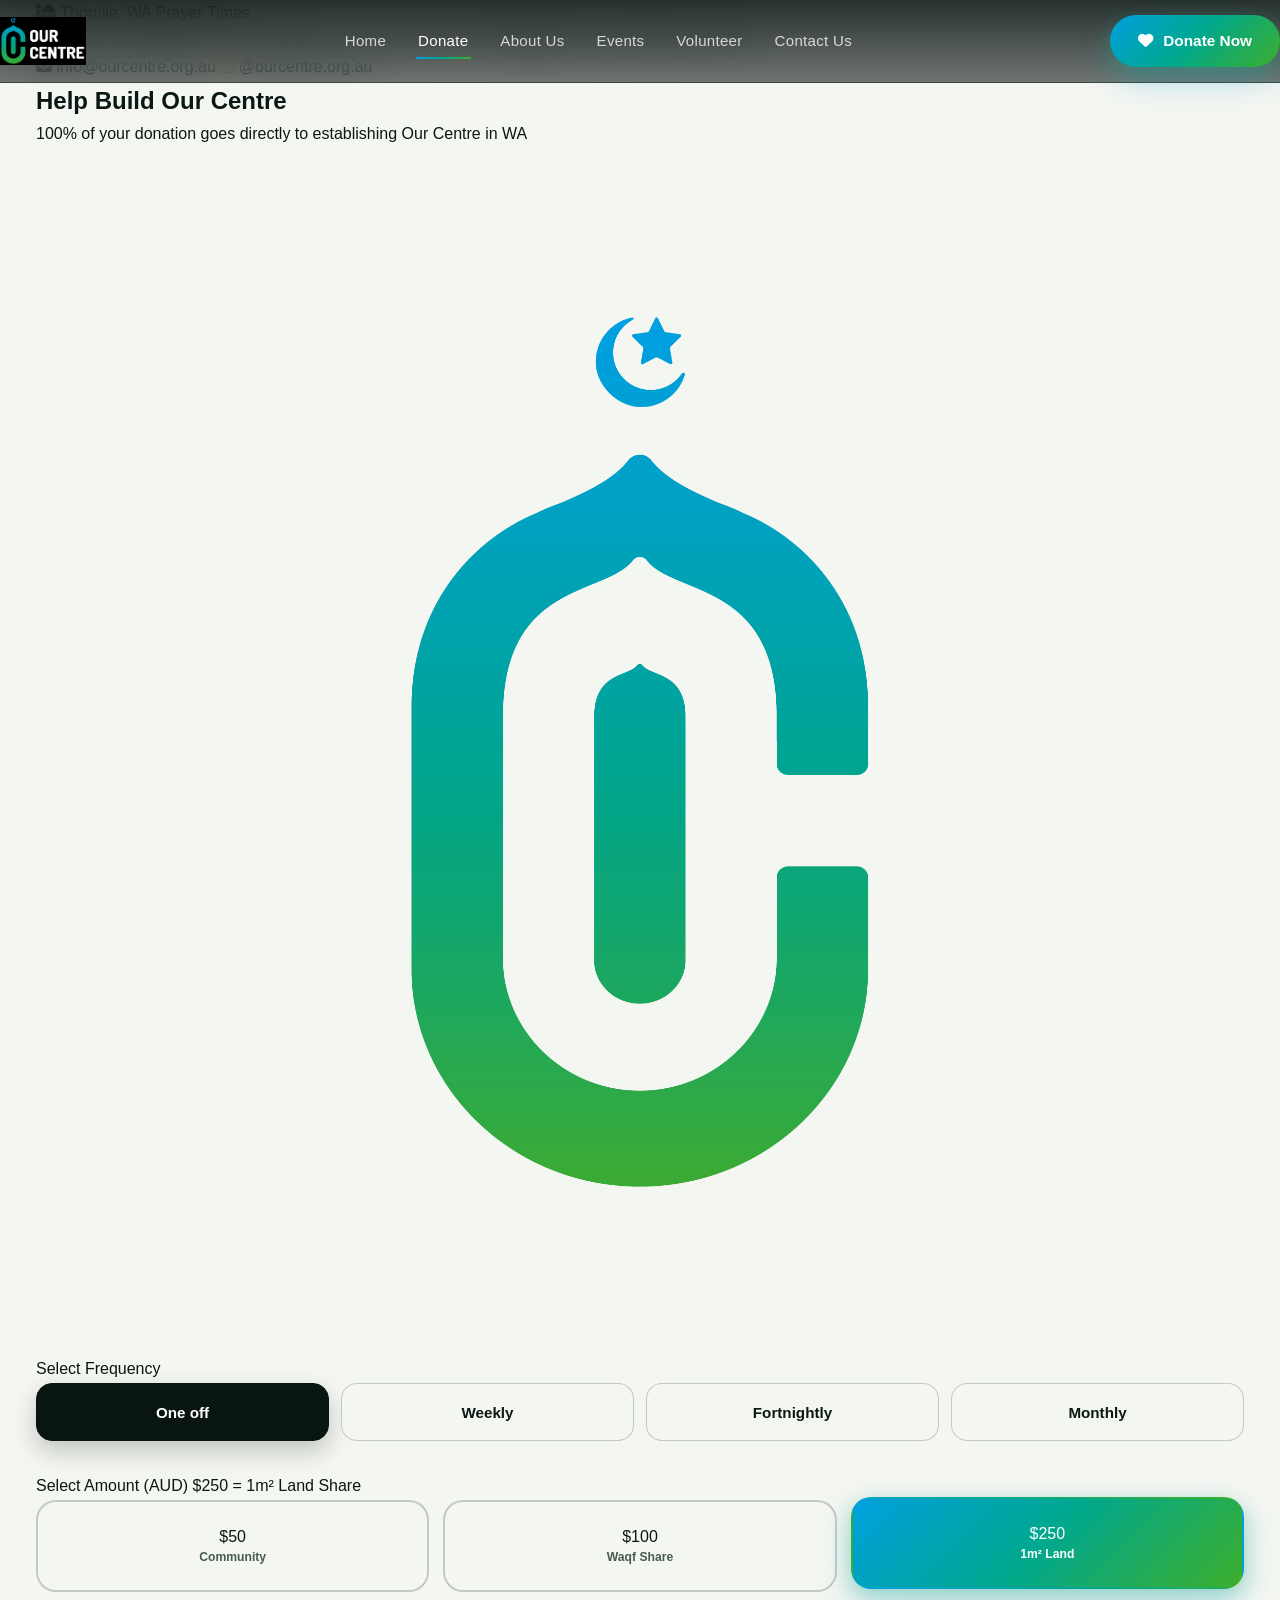
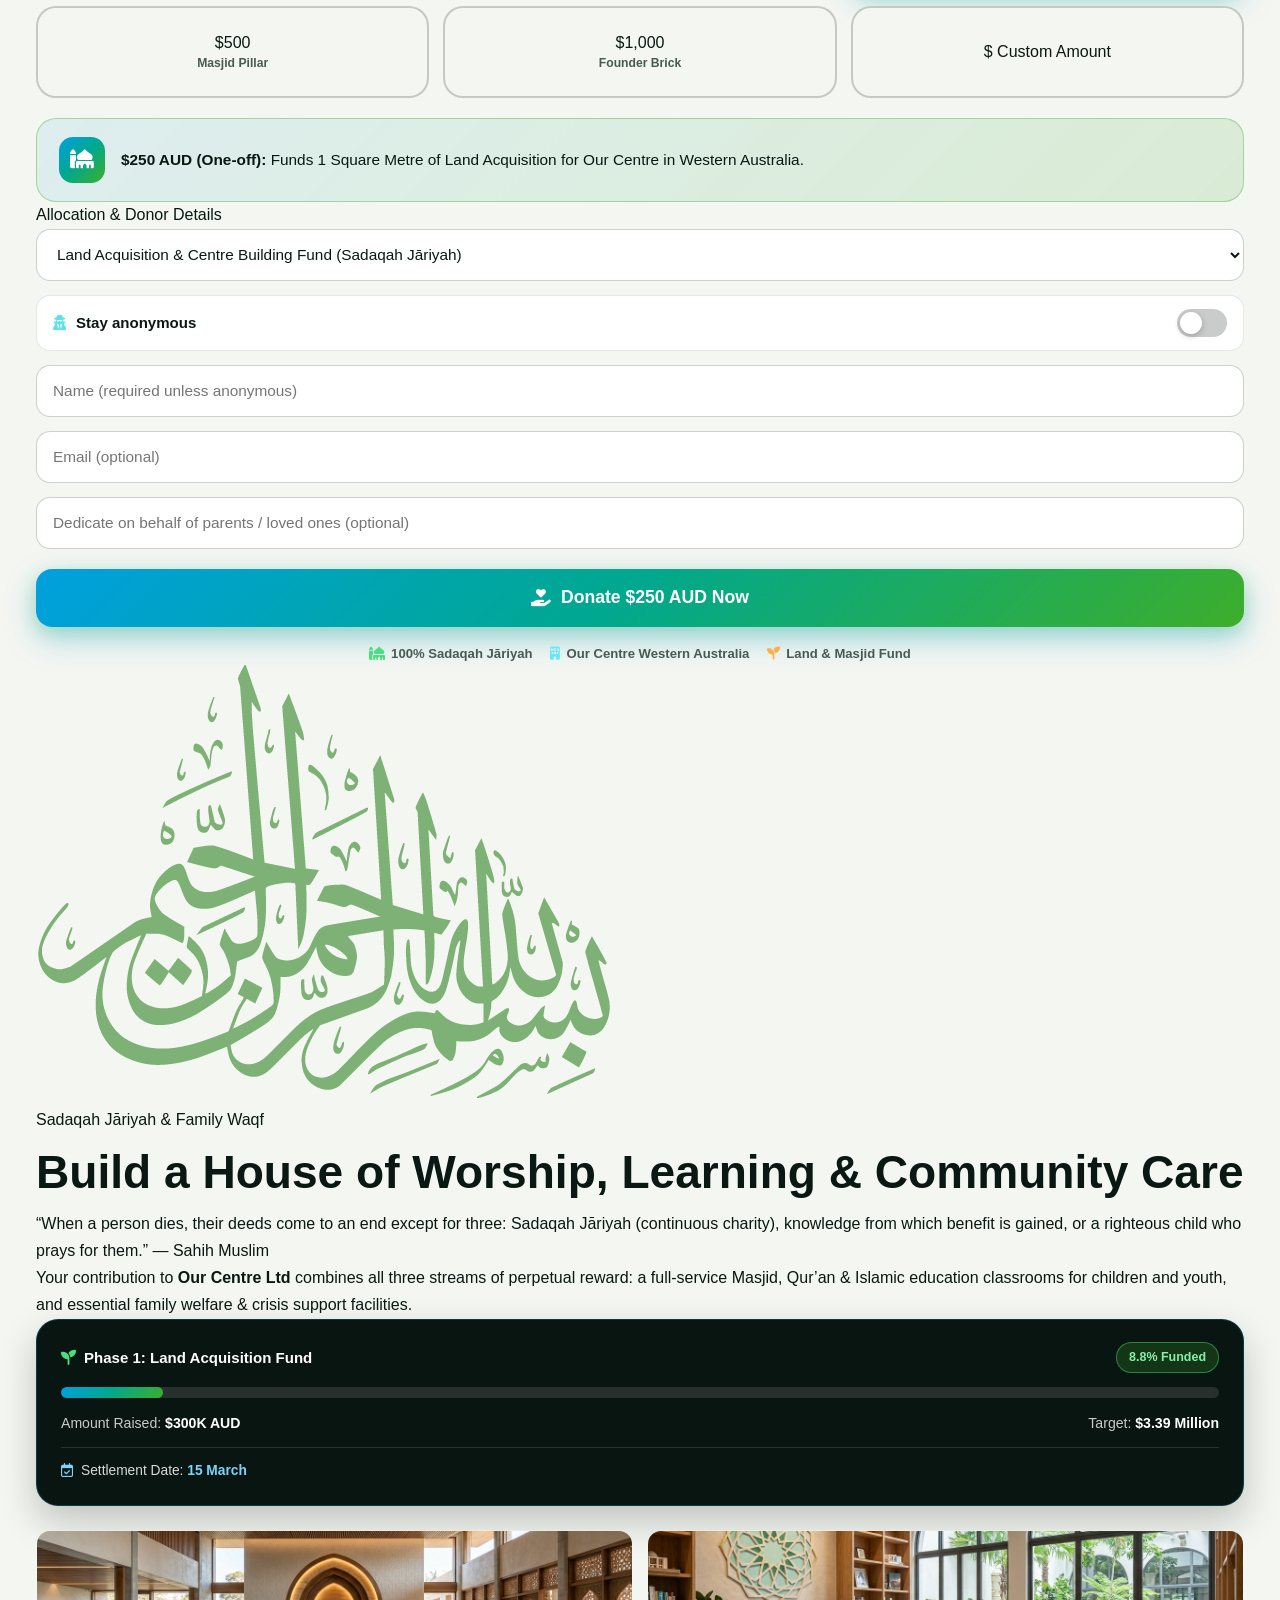
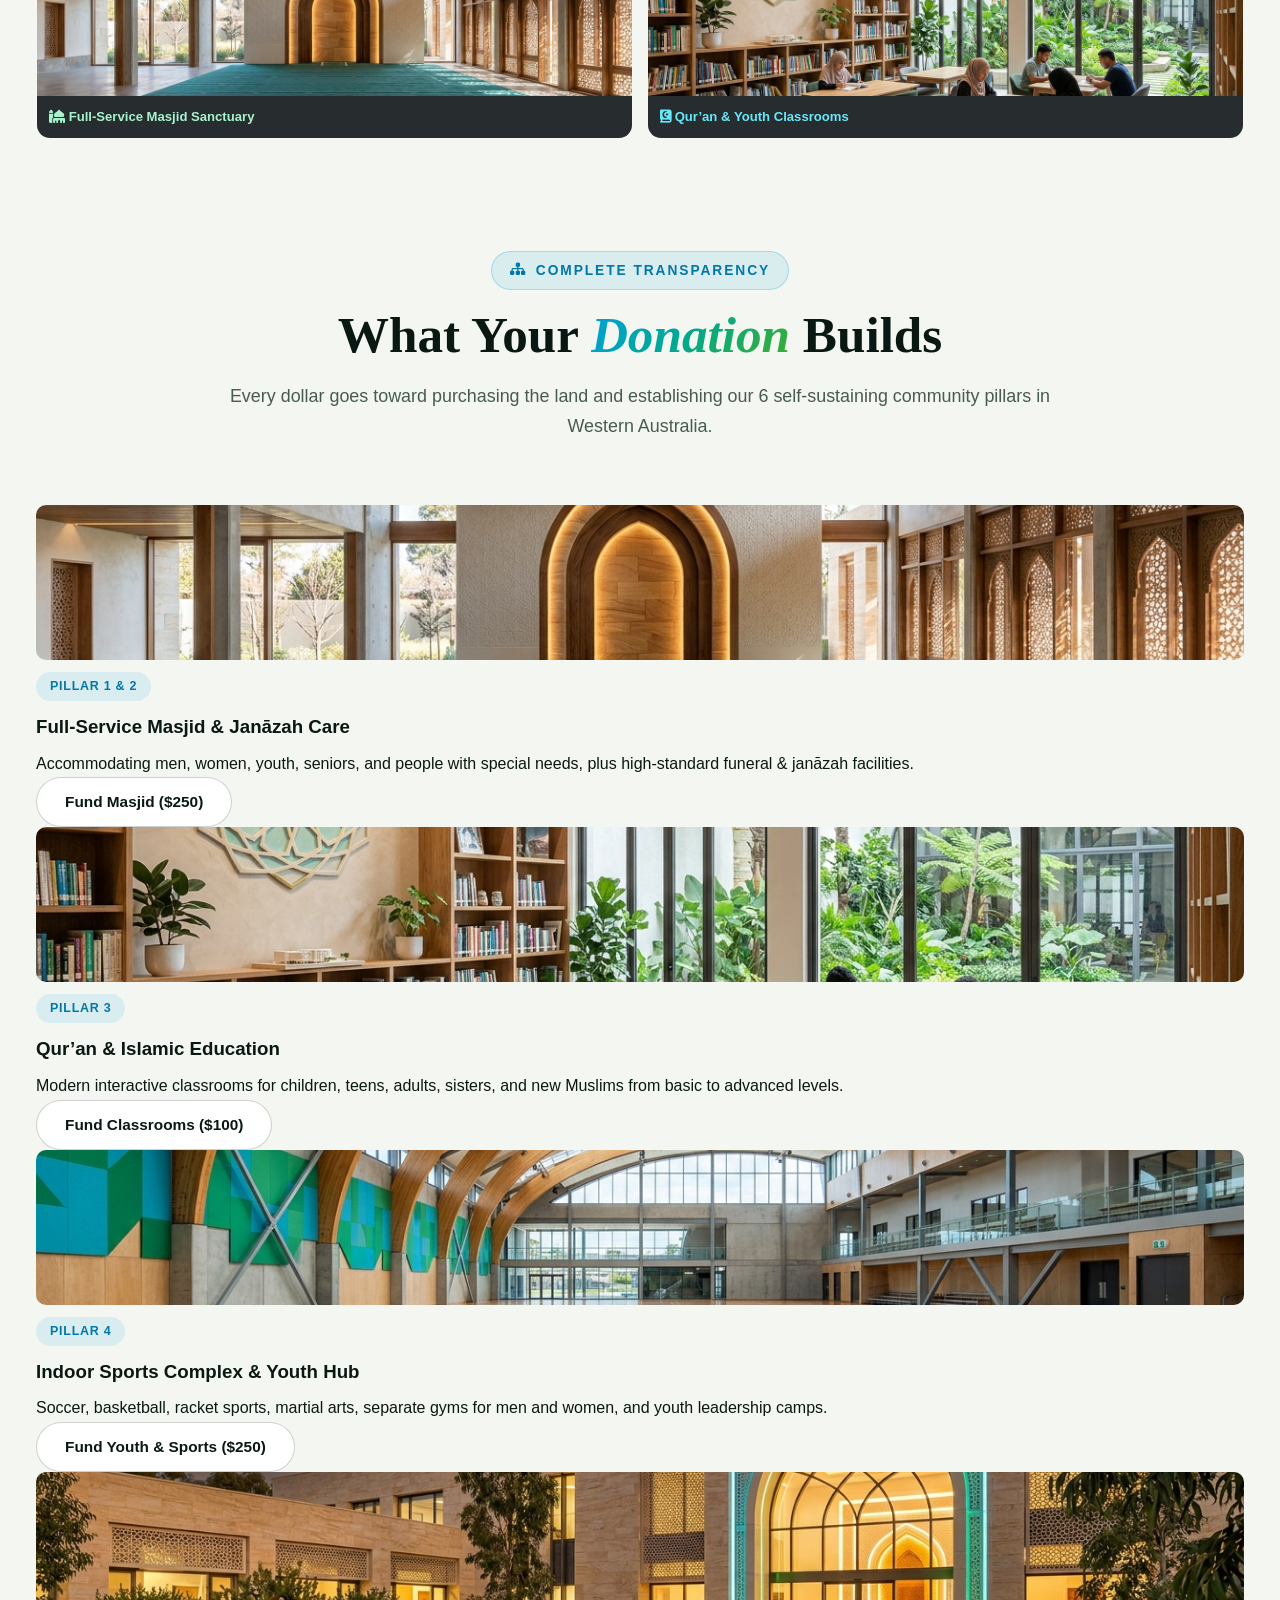
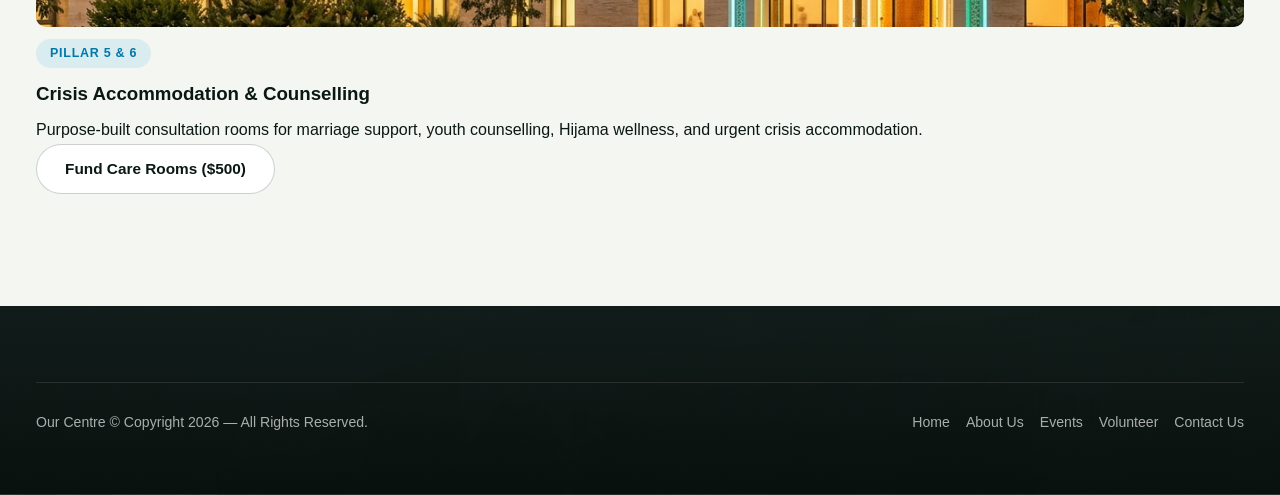
==== commit 23e1263b: "Update Land Fund metrics ( raised, .39M target, Settlement Date 15 March) and remove Flexible Sadaqa" ====
--- a/donate.html
+++ b/donate.html
@@ -69,7 +69,6 @@
           <div class="sdd-section">
             <div class="sdd-label">
               <span>Select Frequency</span>
-              <span class="sdd-label-hint">Automated Sadaqah Jāriyah</span>
             </div>
             <div class="sdd-seg" role="tablist" aria-label="Donation frequency">
               <button type="button" class="sdd-seg-btn is-active" data-type="one_time">One off</button>
@@ -164,17 +163,21 @@
             Your contribution to <strong>Our Centre Ltd</strong> combines all three streams of perpetual reward: a full-service Masjid, Qur’an &amp; Islamic education classrooms for children and youth, and essential family welfare &amp; crisis support facilities.
           </p>
 
-          <div class="land-progress-card" style="margin-bottom: 24px;">
+          <div class="donation-progress-panel" style="max-width: 100%; margin-bottom: 24px;">
             <div class="land-progress-header">
-              <span class="land-progress-title"><i class="fa-solid fa-chart-line" style="color: #4ADE80;"></i> Phase 1: Land Acquisition Progress</span>
-              <span class="land-progress-badge tabular-nums js-land-pct">57.0% Funded</span>
+              <span class="land-progress-title"><i class="fa-solid fa-seedling" style="color: #4ADE80;"></i> Phase 1: Land Acquisition Fund</span>
+              <span class="land-progress-badge tabular-nums js-land-pct">8.8% Funded</span>
             </div>
             <div class="progress-track">
-              <div class="progress-fill js-land-fill" style="width: 57%;"></div>
+              <div class="progress-fill js-land-fill" style="width: 8.8%;"></div>
             </div>
             <div class="progress-meta tabular-nums">
-              <span>Raised: <strong class="js-land-raised">$684,500 AUD</strong></span>
-              <span>Goal: <strong>$1,200,000 AUD</strong></span>
+              <span>Amount Raised: <strong class="js-land-raised">$300K AUD</strong></span>
+              <span>Target: <strong>$3.39 Million</strong></span>
+            </div>
+            <div class="settlement-date-row">
+              <i class="fa-regular fa-calendar-check" style="color: #7DD3FC;"></i>
+              <span>Settlement Date: <strong>15 March</strong></span>
             </div>
           </div>
 
--- a/styles.css
+++ b/styles.css
@@ -1104,9 +1104,89 @@
   max-width: 480px;
   background: var(--oc-sanctuary-dark);
   color: #FFFFFF;
-  padding: 22px 26px;
+  padding: 22px 24px;
   border-radius: 22px;
-  box-shadow: 0 16px 36px rgba(8, 21, 17, 0.18);
+  border: 1px solid rgba(0, 160, 223, 0.28);
+  box-shadow: 0 16px 36px rgba(8, 21, 17, 0.22);
+}
+
+.land-progress-header {
+  display: flex;
+  flex-wrap: wrap;
+  align-items: center;
+  justify-content: space-between;
+  gap: 8px 12px;
+  margin-bottom: 14px;
+}
+
+.land-progress-title {
+  display: inline-flex;
+  align-items: center;
+  gap: 8px;
+  font-size: 0.94rem;
+  font-weight: 700;
+  color: #FFFFFF;
+}
+
+.land-progress-badge {
+  display: inline-flex;
+  align-items: center;
+  padding: 4px 12px;
+  border-radius: 999px;
+  background: rgba(61, 174, 43, 0.22);
+  border: 1px solid rgba(74, 222, 128, 0.45);
+  color: #86EFAC;
+  font-size: 0.78rem;
+  font-weight: 800;
+  white-space: nowrap;
+}
+
+.progress-track {
+  width: 100%;
+  height: 11px;
+  background: rgba(255, 255, 255, 0.12);
+  border-radius: 999px;
+  overflow: hidden;
+  margin-bottom: 14px;
+}
+
+.progress-fill {
+  height: 100%;
+  min-width: 10px;
+  background: var(--oc-grad-mihrab);
+  border-radius: 999px;
+  transition: width 0.6s cubic-bezier(0.22, 1, 0.36, 1);
+}
+
+.progress-meta {
+  display: flex;
+  flex-wrap: wrap;
+  align-items: center;
+  justify-content: space-between;
+  gap: 6px 14px;
+  font-size: 0.88rem;
+  color: rgba(255, 255, 255, 0.78);
+  margin-bottom: 12px;
+}
+
+.progress-meta strong {
+  color: #FFFFFF;
+  font-weight: 800;
+}
+
+.settlement-date-row {
+  display: flex;
+  align-items: center;
+  gap: 8px;
+  padding-top: 11px;
+  border-top: 1px solid rgba(255, 255, 255, 0.12);
+  font-size: 0.86rem;
+  color: rgba(255, 255, 255, 0.84);
+}
+
+.settlement-date-row strong {
+  color: #7DD3FC;
+  font-weight: 800;
 }
 
 /* Spacious 12-Column Donation Configurator Layout */
